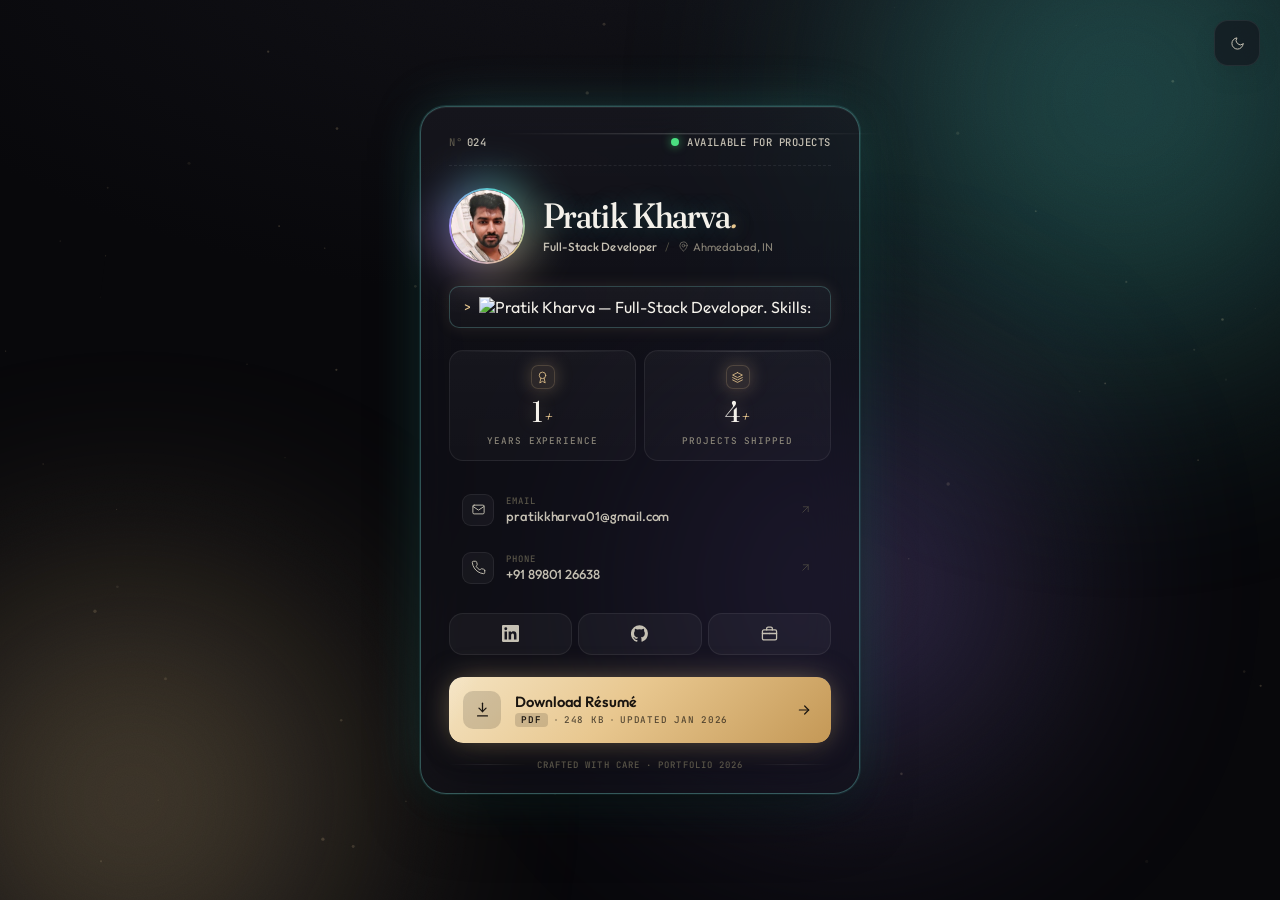
==== index.html @ c8703b8a "add search console, google analytics in portfolio..." ====
<!DOCTYPE html>
<html lang="en" data-theme="dark">
<head>
  <meta charset="UTF-8">
  <meta name="viewport" content="width=device-width, initial-scale=1.0">
  <meta name="description" content="Pratik Kharva (GitHub: @pratik-kharva27) — React developer portfolio and web developer in Ahmedabad. Frontend developer from India building fast, responsive web apps with React.js, Node.js, MySQL, and MongoDB. Hire Pratik for freelance or full-time work.">
  <meta name="keywords" content="Pratik Kharva, Pratik Kharva27, pratik-kharva27, Pratik Kharva GitHub, Pratik Kharva github.io, Pratik, Kharva, Pratik K, Pratik Kharva Ahmedabad, Web developer in Ahmedabad, React developer portfolio, Frontend developer India, Full Stack Developer, React Developer, React.js Developer, Software Developer, Node.js Developer, MERN Stack Developer, MCA Developer, Setubridge Technolabs, Shopify Developer, Hire React Developer India">
  <meta name="author" content="Pratik Kharva">
  <meta name="color-scheme" content="dark light">
  <meta name="theme-color" content="#0b0b0e" media="(prefers-color-scheme: dark)">
  <meta name="theme-color" content="#f5f2ec" media="(prefers-color-scheme: light)">
  <meta name="robots" content="index, follow, max-snippet:-1, max-image-preview:large, max-video-preview:-1">
  <meta name="googlebot" content="index, follow">
  <meta name="bingbot" content="index, follow">
  <meta name="geo.region" content="IN-GJ">
  <meta name="geo.placename" content="Ahmedabad">
  <meta name="geo.position" content="23.0225;72.5714">
  <meta name="ICBM" content="23.0225, 72.5714">
  
  <!-- Verification — replace content values after registering in each console -->
  <meta name="google-site-verification" content="y20sjo2kuW8iALQxcRDUWk8b2g0BBBvwF1k6-FUGb1s" />
  <meta name="msvalidate.01" content="REPLACE_WITH_BING_WEBMASTER_TOKEN">
  <meta name="yandex-verification" content="REPLACE_WITH_YANDEX_TOKEN">

  <title>Pratik Kharva — React Developer Portfolio | Web Developer in Ahmedabad, India</title>
  <link rel="canonical" href="https://pratikkharva.github.io/">
  <link rel="alternate" hreflang="en" href="https://pratikkharva.github.io/">
  <link rel="alternate" hreflang="x-default" href="https://pratikkharva.github.io/">

  <!-- Open Graph / Twitter -->
  <meta property="og:type" content="profile">
  <meta property="profile:first_name" content="Pratik">
  <meta property="profile:last_name" content="Kharva">
  <meta property="profile:username" content="pratik-kharva27">
  <meta property="og:locale" content="en_IN">
  <meta property="og:site_name" content="Pratik Kharva — Portfolio">
  <meta property="og:url" content="https://pratikkharva.github.io/">
  <meta property="og:title" content="Pratik Kharva — React Developer Portfolio | Web Developer in Ahmedabad">
  <meta property="og:description" content="React developer portfolio of Pratik Kharva — a frontend developer from India and web developer in Ahmedabad building responsive web apps with React.js, Node.js, MySQL, and MongoDB.">
  <meta property="og:image" content="https://pratikkharva.github.io/pratik.jpeg">
  <meta property="og:image:alt" content="Pratik Kharva — React Developer Portfolio, Web Developer in Ahmedabad">
  <meta property="og:image:width" content="1200">
  <meta property="og:image:height" content="630">
  <meta name="twitter:card" content="summary_large_image">
  <meta name="twitter:title" content="Pratik Kharva — React Developer Portfolio | Ahmedabad">
  <meta name="twitter:description" content="Frontend developer in India &amp; web developer in Ahmedabad. React.js, Node.js, MySQL, MongoDB.">
  <meta name="twitter:image" content="https://pratikkharva.github.io/pratik.jpeg">
  <meta name="twitter:image:alt" content="Pratik Kharva — React Developer Portfolio, Web Developer in Ahmedabad">

  <link rel="icon" type="image/svg+xml" href="data:image/svg+xml,%3Csvg xmlns='http://www.w3.org/2000/svg' viewBox='0 0 64 64'%3E%3Cdefs%3E%3ClinearGradient id='g' x1='0' y1='0' x2='1' y2='1'%3E%3Cstop offset='0%25' stop-color='%2300f0ff'/%3E%3Cstop offset='100%25' stop-color='%23ffb400'/%3E%3C/linearGradient%3E%3C/defs%3E%3Crect x='2' y='2' width='60' height='60' rx='14' fill='%230b0b0e' stroke='url(%23g)' stroke-width='2.5'/%3E%3Ctext x='32' y='44' text-anchor='middle' font-family='Syne,sans-serif' font-size='30' font-weight='800' letter-spacing='-2' fill='url(%23g)'%3EPK%3C/text%3E%3C/svg%3E">
  <link rel="apple-touch-icon" href="pratik.jpeg">

  <!-- Resource hints -->
  <link rel="preload" as="image" href="pratik.jpeg" fetchpriority="high">
  <link rel="dns-prefetch" href="https://readme-typing-svg.demolab.com">
  <link rel="preconnect" href="https://fonts.googleapis.com">
  <link rel="preconnect" href="https://fonts.gstatic.com" crossorigin>

  <link rel="stylesheet" href="style.css">
  <link href="https://fonts.googleapis.com/css2?family=Fraunces:ital,opsz,wght@0,9..144,300..700;1,9..144,300..700&family=Outfit:wght@300..700&family=JetBrains+Mono:wght@400..600&display=swap" rel="stylesheet">

  <!-- Structured data (schema.org JSON-LD) -->
  <script type="application/ld+json">
  {
    "@context": "https://schema.org",
    "@graph": [
      {
        "@type": "Person",
        "@id": "https://pratikkharva.github.io/#pratik",
        "name": "Pratik Kharva",
        "givenName": "Pratik",
        "familyName": "Kharva",
        "alternateName": ["Pratik", "Kharva", "Pratik K.", "Pratik Kharva27", "pratik-kharva27", "@pratik-kharva27"],
        "url": "https://pratikkharva.github.io/",
        "image": "https://pratikkharva.github.io/pratik.jpeg",
        "jobTitle": "React Developer &amp; Full-Stack Developer",
        "description": "React developer portfolio by Pratik Kharva — a web developer in Ahmedabad and frontend developer from India, specializing in React.js, Node.js, Express, MySQL, and MongoDB.",
        "email": "mailto:pratikkharva01@gmail.com",
        "telephone": "+91-8980126638",
        "gender": "Male",
        "nationality": "Indian",
        "address": {
          "@type": "PostalAddress",
          "addressLocality": "Ahmedabad",
          "addressRegion": "Gujarat",
          "addressCountry": "IN"
        },
        "worksFor": {
          "@type": "Organization",
          "name": "Setubridge Technolabs",
          "url": "https://www.setubridge.com/"
        },
        "alumniOf": [
          {
            "@type": "CollegeOrUniversity",
            "name": "Dharmsinh Desai University",
            "sameAs": "https://en.wikipedia.org/wiki/Dharmsinh_Desai_University"
          },
          {
            "@type": "CollegeOrUniversity",
            "name": "Sardar Patel University",
            "sameAs": "https://en.wikipedia.org/wiki/Sardar_Patel_University"
          }
        ],
        "knowsAbout": [
          "React.js", "Node.js", "Express.js", "JavaScript", "TypeScript",
          "MySQL", "MongoDB", "GraphQL", "REST APIs", "Python",
          "Full Stack Development", "Frontend Development", "Web Development",
          "Shopify App Development", "Chrome Extension Development",
          "React Developer Portfolio", "Web Developer in Ahmedabad",
          "Frontend Developer India"
        ],
        "hasOccupation": {
          "@type": "Occupation",
          "name": "Full-Stack Developer",
          "occupationLocation": {
            "@type": "City",
            "name": "Ahmedabad"
          },
          "skills": "React.js, Node.js, Express.js, JavaScript, MySQL, MongoDB, GraphQL, REST APIs, Python"
        },
        "sameAs": [
          "https://github.com/pratik-kharva27",
          "https://linkedin.com/in/pratik-kharva-277143243"
        ]
      },
      {
        "@type": "WebSite",
        "@id": "https://pratikkharva.github.io/#website",
        "url": "https://pratikkharva.github.io/",
        "name": "Pratik Kharva — Portfolio",
        "description": "Personal portfolio of Pratik Kharva, Full-Stack Developer from Ahmedabad, India.",
        "inLanguage": "en",
        "publisher": { "@id": "https://pratikkharva.github.io/#pratik" }
      },
      {
        "@type": "ProfilePage",
        "@id": "https://pratikkharva.github.io/#profilepage",
        "url": "https://pratikkharva.github.io/",
        "name": "Pratik Kharva — Full-Stack Developer",
        "about": { "@id": "https://pratikkharva.github.io/#pratik" },
        "mainEntity": { "@id": "https://pratikkharva.github.io/#pratik" },
        "isPartOf": { "@id": "https://pratikkharva.github.io/#website" }
      }
    ]
  }
  </script>
</head>
<body class="neon-mode">

  <!-- Background layers -->
  <canvas id="particles" aria-hidden="true"></canvas>
  <div class="grain" aria-hidden="true"></div>
  <div class="tech-cloud" id="techCloud" aria-hidden="true"></div>
  <div class="orb orb--iris"></div>
  <div class="orb orb--ember"></div>
  <div class="orb orb--nebula"></div>

  <!-- Floating control dock -->
  <div class="dock" role="toolbar" aria-label="View controls">
    <button class="dock__btn" id="themeToggle" aria-label="Toggle color theme" title="Toggle theme">
      <svg class="dock__icon dock__icon--moon" viewBox="0 0 24 24" fill="none" stroke="currentColor" stroke-width="1.6" stroke-linecap="round" stroke-linejoin="round">
        <path d="M21 12.8A9 9 0 1 1 11.2 3a7 7 0 0 0 9.8 9.8Z"/>
      </svg>
      <svg class="dock__icon dock__icon--sun" viewBox="0 0 24 24" fill="none" stroke="currentColor" stroke-width="1.6" stroke-linecap="round" stroke-linejoin="round">
        <circle cx="12" cy="12" r="4"/>
        <path d="M12 2v2M12 20v2M4.93 4.93l1.41 1.41M17.66 17.66l1.41 1.41M2 12h2M20 12h2M4.93 19.07l1.41-1.41M17.66 6.34l1.41-1.41"/>
      </svg>
    </button>
  </div>

  <!-- Main 3D Card -->
  <main class="scene">
    <div class="card-wrapper" id="cardWrapper">
      <article class="card" id="card" aria-labelledby="cardName">

        <!-- Corner registration marks -->
        <span class="card__corner card__corner--tl" aria-hidden="true"></span>
        <span class="card__corner card__corner--tr" aria-hidden="true"></span>
        <span class="card__corner card__corner--bl" aria-hidden="true"></span>
        <span class="card__corner card__corner--br" aria-hidden="true"></span>

        <!-- Specular highlight -->
        <div class="card__highlight" id="cardHighlight"></div>

        <!-- Edge lines -->
        <div class="card__edge card__edge--top"></div>
        <div class="card__edge card__edge--right"></div>
        <div class="card__edge card__edge--bottom"></div>
        <div class="card__edge card__edge--left"></div>

        <!-- Kicker row: index + availability -->
        <div class="card__kicker-row" style="--delay: 0.25s">
          <span class="card__index">
            <span class="card__index-num">N°</span>
            <span class="card__index-val">024</span>
          </span>
          <span class="card__avail">
            <span class="card__avail-pulse" aria-hidden="true">
              <span class="card__avail-ring"></span>
              <span class="card__avail-dot"></span>
            </span>
            <span class="card__avail-text">Available for projects</span>
          </span>
        </div>

        <!-- Profile -->
        <header class="card__header" style="--delay: 0.35s">
          <div class="card__avatar-wrap">
            <div class="card__avatar-ring">
              <div class="card__avatar">
                <!-- src="https://api.dicebear.com/9.x/notionists/svg?seed=Sparrow&backgroundColor=c0aede" -->
                <img
                  src="pratik.jpeg"
                  alt="Pratik Kharva — Full-Stack Developer from Ahmedabad"
                  width="96"
                  height="96"
                  loading="eager"
                  fetchpriority="high"
                  decoding="async"
                />
              </div>
            </div>
          </div>
          <div class="card__intro">
            <h1 class="card__name" id="cardName">
              Pratik Kharva<span class="card__name-mark" aria-hidden="true">.</span>
            </h1>
            <p class="card__role">
              <span class="card__role-main">Full-Stack Developer</span>
              <span class="card__role-sep" aria-hidden="true">/</span>
              <span class="card__role-sub">
                <svg viewBox="0 0 24 24" width="11" height="11" fill="none" stroke="currentColor" stroke-width="1.8" stroke-linecap="round" stroke-linejoin="round" aria-hidden="true">
                  <path d="M20 10c0 6-8 12-8 12s-8-6-8-12a8 8 0 1 1 16 0Z"/>
                  <circle cx="12" cy="10" r="3"/>
                </svg>
                Ahmedabad, IN
              </span>
            </p>
          </div>
        </header>

        <!-- Typing tagline -->
        <div class="card__tagline" style="--delay: 0.42s">
          <span class="card__tagline-cursor" aria-hidden="true">&gt;</span>
          <!-- MongoDB+%E2%80%A2+PostgreSQL+%E2%80%A2+Docker+%E2%80%A2+AWS" -->
          <img
            class="card__tagline-svg"
            src="https://readme-typing-svg.demolab.com/?font=JetBrains+Mono&weight=500&size=12&duration=3200&pause=900&color=E8C78F&background=00000000&vCenter=true&width=340&height=20&lines=Full-Stack+Developer+%E2%80%A2+Pratik Kharva;Crafting+scalable%2C+high-performance+apps;JavaScript+%E2%80%A2+React.js+%E2%80%A2+Node.js+%E2%80%A2+Express";
            alt="Pratik Kharva — Full-Stack Developer. Skills: JavaScript, React.js, Node.js, Express."
            width="340"
            height="20"
            loading="lazy"
            decoding="async"
          />
        </div>

        <!-- Metrics -->
        <div class="card__metrics" style="--delay: 0.5s">
          <div class="metric">
            <span class="metric__icon" aria-hidden="true">
              <svg viewBox="0 0 24 24" fill="none" stroke="currentColor" stroke-width="1.5" stroke-linecap="round" stroke-linejoin="round">
                <circle cx="12" cy="8" r="6"/>
                <path d="M9 13.6 7 22l5-3 5 3-2-8.4"/>
              </svg>
            </span>
            <div class="metric__value">
              <span class="metric__num" data-target="1">0</span><span class="metric__plus">+</span>
            </div>
            <!-- <div class="metric__label">Years<br>Experience</div> -->
            <div class="metric__label">Years Experience</div>
          </div>
          <div class="metric">
            <span class="metric__icon" aria-hidden="true">
              <svg viewBox="0 0 24 24" fill="none" stroke="currentColor" stroke-width="1.5" stroke-linecap="round" stroke-linejoin="round">
                <path d="m12 3 9 4.5-9 4.5-9-4.5L12 3Z"/>
                <path d="m3 12 9 4.5L21 12"/>
                <path d="m3 16.5 9 4.5 9-4.5"/>
              </svg>
            </span>
            <div class="metric__value">
              <span class="metric__num" data-target="5">0</span><span class="metric__plus">+</span>
            </div>
            <!-- <div class="metric__label">Projects<br>Shipped</div> -->
            <div class="metric__label">Projects Shipped</div>
          </div>
          <!-- <div class="metric">
            <span class="metric__icon" aria-hidden="true">
              <svg viewBox="0 0 24 24" fill="none" stroke="currentColor" stroke-width="1.5" stroke-linecap="round" stroke-linejoin="round">
                <path d="M16 21v-2a4 4 0 0 0-4-4H6a4 4 0 0 0-4 4v2"/>
                <circle cx="9" cy="7" r="4"/>
                <path d="M22 21v-2a4 4 0 0 0-3-3.87"/>
                <path d="M16 3.13a4 4 0 0 1 0 7.75"/>
              </svg>
            </span>
            <div class="metric__value">
              <span class="metric__num" data-target="12">0</span><span class="metric__plus">+</span>
            </div>
            <div class="metric__label">Happy<br>Clients</div>
          </div> -->
        </div>

        <!-- Contact -->
        <div class="card__contact" style="--delay: 0.65s">
          <a href="mailto:pratikkharva01@gmail.com" class="contact-row" aria-label="Email pratikkharva01@gmail.com">
            <span class="contact-row__icon">
              <svg viewBox="0 0 24 24" fill="none" stroke="currentColor" stroke-width="1.5" stroke-linecap="round" stroke-linejoin="round">
                <rect x="3" y="5" width="18" height="14" rx="2"/>
                <path d="m3 7 9 6 9-6"/>
              </svg>
            </span>
            <span class="contact-row__body">
              <span class="contact-row__label">Email</span>
              <span class="contact-row__value">pratikkharva01@gmail.com</span>
            </span>
            <span class="contact-row__arrow" aria-hidden="true">
              <svg viewBox="0 0 24 24" fill="none" stroke="currentColor" stroke-width="1.5" stroke-linecap="round" stroke-linejoin="round">
                <path d="M7 17 17 7"/><path d="M8 7h9v9"/>
              </svg>
            </span>
          </a>
          <a href="tel:+918980126638" class="contact-row" aria-label="Call +91 89801 26638">
            <span class="contact-row__icon">
              <svg viewBox="0 0 24 24" fill="none" stroke="currentColor" stroke-width="1.5" stroke-linecap="round" stroke-linejoin="round">
                <path d="M22 16.9v3a2 2 0 0 1-2.2 2 19.8 19.8 0 0 1-8.6-3.1 19.5 19.5 0 0 1-6-6A19.8 19.8 0 0 1 2.1 4.2 2 2 0 0 1 4.1 2h3a2 2 0 0 1 2 1.7c.1 1 .4 1.9.7 2.8a2 2 0 0 1-.5 2.1L8.1 9.9a16 16 0 0 0 6 6l1.3-1.3a2 2 0 0 1 2.1-.5c.9.3 1.8.6 2.8.7a2 2 0 0 1 1.7 2Z"/>
              </svg>
            </span>
            <span class="contact-row__body">
              <span class="contact-row__label">Phone</span>
              <span class="contact-row__value">+91 89801 26638</span>
            </span>
            <span class="contact-row__arrow" aria-hidden="true">
              <svg viewBox="0 0 24 24" fill="none" stroke="currentColor" stroke-width="1.5" stroke-linecap="round" stroke-linejoin="round">
                <path d="M7 17 17 7"/><path d="M8 7h9v9"/>
              </svg>
            </span>
          </a>
        </div>

        <!-- Socials -->
        <div class="card__socials" style="--delay: 0.78s">
          <a href="https://linkedin.com/in/pratik-kharva-277143243" target="_blank" rel="noopener" class="social" aria-label="LinkedIn — Pratik Kharva" data-tooltip="LinkedIn" data-brand="linkedin">
            <svg viewBox="0 0 24 24" fill="currentColor" aria-hidden="true"><path d="M20.45 20.45h-3.55v-5.57c0-1.33-.03-3.04-1.85-3.04-1.86 0-2.14 1.45-2.14 2.94v5.67H9.35V9h3.42v1.56h.04c.48-.9 1.64-1.85 3.37-1.85 3.6 0 4.27 2.37 4.27 5.46v6.28ZM5.34 7.43a2.06 2.06 0 1 1 0-4.13 2.06 2.06 0 0 1 0 4.13Zm1.78 13.02H3.56V9h3.56v11.45ZM22.22 0H1.77C.79 0 0 .77 0 1.73v20.54C0 23.23.79 24 1.77 24h20.45c.98 0 1.78-.77 1.78-1.73V1.73C24 .77 23.2 0 22.22 0Z"/></svg>
          </a>
          <a href="https://github.com/pratik-kharva27" target="_blank" rel="noopener" class="social" aria-label="GitHub — Pratik Kharva (@pratik-kharva27)" data-tooltip="@pratik-kharva27" data-brand="github">
            <svg viewBox="0 0 24 24" fill="currentColor" aria-hidden="true"><path d="M12 .3a12 12 0 0 0-3.8 23.4c.6.1.8-.3.8-.6v-2c-3.3.7-4-1.6-4-1.6-.6-1.4-1.4-1.8-1.4-1.8-1.1-.7.1-.7.1-.7 1.2.1 1.8 1.2 1.8 1.2 1.1 1.8 2.8 1.3 3.5 1 .1-.8.4-1.3.8-1.6-2.7-.3-5.5-1.3-5.5-5.9 0-1.3.5-2.4 1.2-3.2-.1-.3-.5-1.5.1-3.2 0 0 1-.3 3.3 1.2a11.5 11.5 0 0 1 6 0c2.3-1.5 3.3-1.2 3.3-1.2.7 1.7.2 2.9.1 3.2a4.6 4.6 0 0 1 1.2 3.2c0 4.6-2.8 5.6-5.5 5.9.4.4.8 1.1.8 2.2v3.3c0 .3.2.7.8.6A12 12 0 0 0 12 .3Z"/></svg>
          </a>
          <!-- <a href="https://instagram.com/sparrow" target="_blank" rel="noopener" class="social" aria-label="Instagram" data-tooltip="Instagram" data-brand="instagram">
            <svg viewBox="0 0 24 24" fill="currentColor" aria-hidden="true"><path d="M12 2.16c3.2 0 3.58.01 4.85.07 3.25.15 4.77 1.69 4.92 4.92.06 1.27.07 1.64.07 4.85 0 3.2-.01 3.58-.07 4.85-.15 3.22-1.66 4.77-4.92 4.92-1.27.06-1.64.07-4.85.07-3.2 0-3.58-.01-4.85-.07-3.26-.15-4.77-1.7-4.92-4.92-.06-1.27-.07-1.64-.07-4.85 0-3.2.01-3.58.07-4.85.15-3.23 1.66-4.77 4.92-4.92 1.27-.06 1.64-.07 4.85-.07ZM12 0C8.74 0 8.33.01 7.05.07 2.7.27.27 2.69.07 7.05.01 8.33 0 8.74 0 12c0 3.26.01 3.67.07 4.95.2 4.36 2.62 6.78 6.98 6.98C8.33 23.99 8.74 24 12 24c3.26 0 3.67-.01 4.95-.07 4.35-.2 6.78-2.62 6.98-6.98.06-1.28.07-1.69.07-4.95 0-3.26-.01-3.67-.07-4.95-.2-4.35-2.62-6.78-6.98-6.98C15.67.01 15.26 0 12 0Zm0 5.84a6.16 6.16 0 1 0 0 12.32 6.16 6.16 0 0 0 0-12.32ZM12 16a4 4 0 1 1 0-8 4 4 0 0 1 0 8Zm6.4-11.85a1.44 1.44 0 1 0 0 2.88 1.44 1.44 0 0 0 0-2.88Z"/></svg>
          </a> -->
          <a href="./website.html" rel="noopener" target="_blank" class="social" aria-label="View full portfolio — Pratik Kharva" data-tooltip="Full Portfolio" data-brand="portfolio">
            <svg viewBox="0 0 24 24" fill="none" stroke="currentColor" stroke-width="1.8" stroke-linecap="round" stroke-linejoin="round" aria-hidden="true"><rect x="2" y="7" width="20" height="14" rx="2"/><path d="M16 7V5a2 2 0 0 0-2-2h-4a2 2 0 0 0-2 2v2"/><path d="M12 12v.01"/><path d="M2 12h20"/></svg>
          </a>
        </div>

        <!-- CTA: Download Résumé -->
        <div class="card__cta-wrap" style="--delay: 0.9s">
          <a href="PRATIK_KHARVA_.pdf" download="PRATIK_KHARVA_.pdf" class="cta" target="_blank">
            <span class="cta__bg" aria-hidden="true"></span>
            <span class="cta__shine" aria-hidden="true"></span>
            <span class="cta__icon" aria-hidden="true">
              <svg viewBox="0 0 24 24" fill="none" stroke="currentColor" stroke-width="1.8" stroke-linecap="round" stroke-linejoin="round">
                <path d="M12 3v12"/>
                <path d="m7 10 5 5 5-5"/>
                <path d="M5 21h14"/>
              </svg>
            </span>
            <span class="cta__body">
              <span class="cta__title">Download Résumé</span>
              <span class="cta__meta">
                <span class="cta__tag">PDF</span>
                <span class="cta__dot" aria-hidden="true"></span>
                <span>248 KB</span>
                <span class="cta__dot" aria-hidden="true"></span>
                <span>Updated Jan 2026</span>
              </span>
            </span>
            <span class="cta__arrow" aria-hidden="true">
              <svg viewBox="0 0 24 24" fill="none" stroke="currentColor" stroke-width="1.8" stroke-linecap="round" stroke-linejoin="round">
                <path d="M5 12h14"/><path d="m13 6 6 6-6 6"/>
              </svg>
            </span>
          </a>
        </div>

        <!-- Signature footer -->
        <div class="card__sig" style="--delay: 1s">
          <span class="card__sig-line" aria-hidden="true"></span>
          <span class="card__sig-text">Crafted with care · Portfolio 2026</span>
          <span class="card__sig-line" aria-hidden="true"></span>
        </div>

      </article>
    </div>
  </main>

  <script src="script.js"></script>
  <!-- Google tag (gtag.js) -->
<script async src="https://www.googletagmanager.com/gtag/js?id=G-EHNPRM5SDY"></script>
<script>
  window.dataLayer = window.dataLayer || [];
  function gtag(){dataLayer.push(arguments);}
  gtag('js', new Date());

  gtag('config', 'G-EHNPRM5SDY');
</script>
</body>
</html>
---- style.css ----
/* =============================================
   SPARROW — PORTFOLIO CARD
   Editorial dark glass · iridescent accents
   ============================================= */

:root {
  /* Surfaces */
  --bg-0: #08080b;
  --bg-1: #0c0c11;
  --bg-2: #13131a;
  --surface: rgba(18, 18, 26, 0.62);
  --surface-2: rgba(255, 255, 255, 0.025);
  --surface-3: rgba(255, 255, 255, 0.04);

  /* Strokes */
  --stroke: rgba(255, 255, 255, 0.07);
  --stroke-2: rgba(255, 255, 255, 0.12);
  --stroke-3: rgba(255, 255, 255, 0.18);

  /* Text */
  --ink: #f4f1ea;
  --ink-2: #c5c0b3;
  --ink-3: #8a8578;
  --ink-4: #5a5649;

  /* Accents — warm premium palette */
  --accent: #e8c78f;        /* brass / champagne */
  --accent-soft: #f4e3c1;
  --accent-ink: #1a1510;

  /* Iridescence (glow mode + highlights) */
  --iris-a: #4fd1c7;
  --iris-b: #a78bfa;
  --iris-c: #f0abcc;

  /* Sizing */
  --card-w: 440px;
  --card-radius: 26px;
  --radius-sm: 14px;
  --radius-xs: 10px;

  /* Type */
  --font-display: 'Fraunces', 'Times New Roman', serif;
  --font-body: 'Outfit', system-ui, sans-serif;
  --font-mono: 'JetBrains Mono', ui-monospace, monospace;

  /* Shadow */
  --shadow-card:
    0 30px 70px -25px rgba(0, 0, 0, 0.75),
    0 10px 30px -15px rgba(0, 0, 0, 0.55);

  color-scheme: dark;
}

/* Light theme — warm paper */
[data-theme="light"] {
  --bg-0: #f2efe8;
  --bg-1: #ede9de;
  --bg-2: #e4dfd0;
  --surface: rgba(255, 253, 247, 0.72);
  --surface-2: rgba(0, 0, 0, 0.025);
  --surface-3: rgba(0, 0, 0, 0.04);

  --stroke: rgba(20, 15, 5, 0.07);
  --stroke-2: rgba(20, 15, 5, 0.12);
  --stroke-3: rgba(20, 15, 5, 0.22);

  --ink: #1a1612;
  --ink-2: #4b4538;
  --ink-3: #77715f;
  --ink-4: #a8a28d;

  --accent: #8a6a2a;
  --accent-soft: #b89660;
  --accent-ink: #ffffff;

  --shadow-card:
    0 25px 60px -25px rgba(60, 40, 10, 0.35),
    0 8px 20px -12px rgba(60, 40, 10, 0.2);
  color-scheme: light;
}

[data-theme="light"] .orb { opacity: 0.22; }
[data-theme="light"] #particles { opacity: 0.35; }
[data-theme="light"] .grain { opacity: 0.35; mix-blend-mode: multiply; }

/* ── Reset ── */
*, *::before, *::after { margin: 0; padding: 0; box-sizing: border-box; }
html { font-size: 16px; -webkit-font-smoothing: antialiased; -moz-osx-font-smoothing: grayscale; }
a { color: inherit; text-decoration: none; }
button { font: inherit; background: none; border: 0; color: inherit; cursor: pointer; }
a, button { -webkit-tap-highlight-color: transparent; touch-action: manipulation; }
img, svg { display: block; }

body {
  font-family: var(--font-body);
  font-feature-settings: "ss01", "cv11";
  background: radial-gradient(ellipse 120% 80% at 50% -10%, var(--bg-2), var(--bg-0) 55%);
  color: var(--ink);
  min-height: 100vh;
  display: flex;
  align-items: center;
  justify-content: center;
  overflow-x: hidden;
  padding: 24px;
  transition: background 0.6s ease, color 0.6s ease;
}

/* ── Background atmosphere ── */
#particles {
  position: fixed;
  inset: 0;
  z-index: 0;
  pointer-events: none;
  opacity: 0.55;
}

.grain {
  position: fixed;
  inset: -50%;
  z-index: 1;
  pointer-events: none;
  opacity: 0.14;
  mix-blend-mode: overlay;
  background-image: url("data:image/svg+xml;utf8,<svg xmlns='http://www.w3.org/2000/svg' width='160' height='160'><filter id='n'><feTurbulence type='fractalNoise' baseFrequency='0.9' numOctaves='2' stitchTiles='stitch'/><feColorMatrix values='0 0 0 0 0  0 0 0 0 0  0 0 0 0 0  0 0 0 0.7 0'/></filter><rect width='100%25' height='100%25' filter='url(%23n)'/></svg>");
  animation: grainShift 9s steps(6) infinite;
}
@keyframes grainShift {
  0%   { transform: translate(0, 0); }
  20%  { transform: translate(-2%, 1%); }
  40%  { transform: translate(1%, -2%); }
  60%  { transform: translate(-1%, -1%); }
  80%  { transform: translate(2%, 2%); }
  100% { transform: translate(0, 0); }
}

.orb {
  position: fixed;
  border-radius: 50%;
  filter: blur(130px);
  pointer-events: none;
  z-index: 0;
  opacity: 0.32;
}
.orb--iris   { width: 520px; height: 520px; background: var(--iris-a);   top: -18%;  right: -8%;  animation: orbDrift1 22s ease-in-out infinite; }
.orb--ember  { width: 420px; height: 420px; background: var(--accent);   bottom: -12%; left: -6%; animation: orbDrift2 26s ease-in-out infinite; }
.orb--nebula { width: 360px; height: 360px; background: var(--iris-b);   top: 45%;  left: 52%;  animation: orbDrift3 19s ease-in-out infinite; }

@keyframes orbDrift1 { 0%,100%{transform:translate(0,0)} 50%{transform:translate(-60px,40px)} }
@keyframes orbDrift2 { 0%,100%{transform:translate(0,0)} 50%{transform:translate(50px,-30px)} }
@keyframes orbDrift3 { 0%,100%{transform:translate(-50%,0)} 50%{transform:translate(-50%,-45px)} }

/* ── Tech cloud (background) ── */
.tech-cloud {
  position: fixed;
  inset: 0;
  z-index: 0;
  pointer-events: none;
  overflow: hidden;
}

.tech-tag {
  position: absolute;
  font-family: var(--font-mono);
  font-weight: 500;
  font-size: 0.72rem;
  letter-spacing: 0.02em;
  white-space: nowrap;
  pointer-events: none;
  border-radius: 999px;
  padding: 4px 11px;
  border: 1px solid rgba(255, 255, 255, 0.04);
  background: rgba(255, 255, 255, 0.015);
  animation: var(--anim) var(--duration) linear infinite;
  animation-delay: var(--delay);
  opacity: 0;
  color: var(--ink-3);
}

.tech-tag--lang { color: color-mix(in oklab, var(--iris-a) 80%, var(--ink-2)); }
.tech-tag--db   { color: color-mix(in oklab, var(--iris-c) 80%, var(--ink-2)); }
.tech-tag--tool { color: color-mix(in oklab, var(--accent) 85%, var(--ink-2)); }

[data-theme="light"] .tech-tag { background: rgba(0,0,0,0.02); border-color: rgba(0,0,0,0.06); }

.neon-mode .tech-tag { border-color: var(--stroke-2); }
[data-theme="light"] .neon-mode .tech-tag { border-color: rgba(0,0,0,0.1); }
.neon-mode .tech-tag--lang { text-shadow: 0 0 22px color-mix(in oklab, var(--iris-a) 60%, transparent); }
.neon-mode .tech-tag--db   { text-shadow: 0 0 22px color-mix(in oklab, var(--iris-c) 60%, transparent); }
.neon-mode .tech-tag--tool { text-shadow: 0 0 22px color-mix(in oklab, var(--accent) 60%, transparent); }

/* Drift keyframes */
@keyframes techFloatRL { 0%{transform:translate(0,0) rotate(var(--rot-start));opacity:0} 6%{opacity:var(--opacity)} 92%{opacity:var(--opacity)} 100%{transform:translate(calc(-100vw - 200px), var(--drift-y)) rotate(var(--rot-end));opacity:0} }
@keyframes techFloatLR { 0%{transform:translate(0,0) rotate(var(--rot-start));opacity:0} 6%{opacity:var(--opacity)} 92%{opacity:var(--opacity)} 100%{transform:translate(calc(100vw + 200px), var(--drift-y)) rotate(var(--rot-end));opacity:0} }
@keyframes techFloatTB { 0%{transform:translate(0,0) rotate(var(--rot-start));opacity:0} 6%{opacity:var(--opacity)} 92%{opacity:var(--opacity)} 100%{transform:translate(var(--drift-x), calc(100vh + 100px)) rotate(var(--rot-end));opacity:0} }
@keyframes techFloatBT { 0%{transform:translate(0,0) rotate(var(--rot-start));opacity:0} 6%{opacity:var(--opacity)} 92%{opacity:var(--opacity)} 100%{transform:translate(var(--drift-x), calc(-100vh - 100px)) rotate(var(--rot-end));opacity:0} }
@keyframes techFloatDiagDR { 0%{transform:translate(0,0) rotate(var(--rot-start));opacity:0} 6%{opacity:var(--opacity)} 92%{opacity:var(--opacity)} 100%{transform:translate(calc(80vw + 100px), calc(80vh + 100px)) rotate(var(--rot-end));opacity:0} }
@keyframes techFloatDiagUL { 0%{transform:translate(0,0) rotate(var(--rot-start));opacity:0} 6%{opacity:var(--opacity)} 92%{opacity:var(--opacity)} 100%{transform:translate(calc(-80vw - 100px), calc(-80vh - 100px)) rotate(var(--rot-end));opacity:0} }
@keyframes techFloatDiagUR { 0%{transform:translate(0,0) rotate(var(--rot-start));opacity:0} 6%{opacity:var(--opacity)} 92%{opacity:var(--opacity)} 100%{transform:translate(calc(80vw + 100px), calc(-80vh - 100px)) rotate(var(--rot-end));opacity:0} }
@keyframes techFloatDiagDL { 0%{transform:translate(0,0) rotate(var(--rot-start));opacity:0} 6%{opacity:var(--opacity)} 92%{opacity:var(--opacity)} 100%{transform:translate(calc(-80vw - 100px), calc(80vh + 100px)) rotate(var(--rot-end));opacity:0} }

/* ══════════════════════════════════════
   SCENE + CARD
   ══════════════════════════════════════ */
.scene {
  perspective: 1400px;
  z-index: 10;
  position: relative;
}
@media (max-width: 600px) { .scene { perspective: 900px; } }
@media (max-width: 480px) { .scene { perspective: 700px; } }

.card-wrapper {
  position: relative;
  transform-style: preserve-3d;
  will-change: transform;
  transition: transform 0.6s cubic-bezier(0.16, 1, 0.3, 1);
}

.card {
  position: relative;
  width: var(--card-w);
  max-width: 100%;
  padding: 26px 28px 22px;
  border-radius: var(--card-radius);
  background:
    linear-gradient(180deg, rgba(255,255,255,0.025), rgba(255,255,255,0) 40%),
    var(--surface);
  backdrop-filter: blur(28px) saturate(1.5);
  -webkit-backdrop-filter: blur(28px) saturate(1.5);
  border: 1px solid var(--stroke);
  box-shadow: var(--shadow-card),
              inset 0 1px 0 rgba(255, 255, 255, 0.06),
              inset 0 0 0 1px rgba(255, 255, 255, 0.015);
  transition: box-shadow 0.35s ease, border-color 0.35s ease;
  will-change: box-shadow, transform;
}

[data-theme="light"] .card {
  background:
    linear-gradient(180deg, rgba(255,255,255,0.8), rgba(255,255,255,0.4) 60%),
    var(--surface);
  box-shadow: var(--shadow-card),
              inset 0 1px 0 rgba(255, 255, 255, 0.9),
              inset 0 0 0 1px rgba(255, 255, 255, 0.4);
}

/* Corner registration marks */
.card__corner {
  position: absolute;
  width: 14px;
  height: 14px;
  pointer-events: none;
  z-index: 3;
  opacity: 0.55;
}
.card__corner::before, .card__corner::after {
  content: '';
  position: absolute;
  background: var(--stroke-3);
}
.card__corner::before { width: 100%; height: 1px; top: 0; }
.card__corner::after  { width: 1px; height: 100%; left: 0; top: 0; }
.card__corner--tl { top: 10px; left: 10px; }
.card__corner--tr { top: 10px; right: 10px; transform: scaleX(-1); }
.card__corner--bl { bottom: 10px; left: 10px; transform: scaleY(-1); }
.card__corner--br { bottom: 10px; right: 10px; transform: scale(-1, -1); }

/* Edge highlights */
.card__edge { position: absolute; pointer-events: none; z-index: 2; }
.card__edge--top    { top: 0;    left: 14%;  right: 14%; height: 1px; background: linear-gradient(90deg, transparent, var(--stroke-3), transparent); }
.card__edge--bottom { bottom: 0; left: 14%;  right: 14%; height: 1px; background: linear-gradient(90deg, transparent, var(--stroke), transparent); }
.card__edge--left   { left: 0;   top: 14%;   bottom: 14%; width: 1px; background: linear-gradient(180deg, transparent, var(--stroke-2), transparent); }
.card__edge--right  { right: 0;  top: 14%;   bottom: 14%; width: 1px; background: linear-gradient(180deg, transparent, var(--stroke-2), transparent); }

/* Specular highlight (JS animated) */
.card__highlight {
  position: absolute;
  inset: 0;
  border-radius: var(--card-radius);
  background: radial-gradient(ellipse 300px 200px at 50% 0%, rgba(255,255,255,0.06), transparent);
  pointer-events: none;
  z-index: 1;
  mix-blend-mode: screen;
}
[data-theme="light"] .card__highlight { mix-blend-mode: normal; opacity: 0.6; }

.card > * {
  position: relative;
  z-index: 2;
}

/* Staggered entrance animation */
@keyframes cardFadeUp {
  from {
    opacity: 0;
    transform: translateY(18px);
  }
  to {
    opacity: 1;
    transform: translateY(0);
  }
}

.card > [style*="--delay"] {
  opacity: 0;
  animation: cardFadeUp 0.55s cubic-bezier(0.16, 1, 0.3, 1) forwards;
  animation-delay: var(--delay);
}

/* ══════════════════════════════════════
   KICKER ROW
   ══════════════════════════════════════ */
.card__kicker-row {
  display: flex;
  align-items: center;
  justify-content: space-between;
  margin-bottom: 22px;
  padding-bottom: 16px;
  border-bottom: 1px dashed var(--stroke);
}

.card__index {
  display: inline-flex;
  align-items: baseline;
  gap: 4px;
  font-family: var(--font-mono);
  font-size: 0.66rem;
  font-weight: 500;
  letter-spacing: 0.08em;
  color: var(--ink-3);
  text-transform: uppercase;
}
.card__index-num { color: var(--ink-4); }
.card__index-val { color: var(--ink-2); letter-spacing: 0.04em; }

.card__avail {
  display: inline-flex;
  align-items: center;
  gap: 8px;
  font-family: var(--font-mono);
  font-size: 0.66rem;
  font-weight: 500;
  letter-spacing: 0.05em;
  color: var(--ink-2);
  text-transform: uppercase;
}

.card__avail-pulse {
  position: relative;
  width: 8px;
  height: 8px;
  display: inline-block;
}
.card__avail-ring {
  position: absolute;
  inset: -3px;
  border-radius: 50%;
  border: 1px solid #4ade80;
  opacity: 0;
  animation: availRing 2.6s ease-out infinite;
}
.card__avail-dot {
  position: absolute;
  inset: 0;
  border-radius: 50%;
  background: #4ade80;
  box-shadow: 0 0 10px rgba(74, 222, 128, 0.7);
}
@keyframes availRing {
  0%   { transform: scale(0.7); opacity: 0.8; }
  100% { transform: scale(2.4); opacity: 0; }
}

/* ══════════════════════════════════════
   HEADER (avatar + intro)
   ══════════════════════════════════════ */
.card__header {
  display: grid;
  grid-template-columns: auto 1fr;
  align-items: center;
  gap: 18px;
  margin-bottom: 22px;
}

.card__avatar-wrap {
  position: relative;
  width: 76px;
  height: 76px;
  flex-shrink: 0;
}

.card__avatar-ring {
  position: relative;
  width: 100%;
  height: 100%;
  border-radius: 50%;
  padding: 2px;
  background:
    conic-gradient(from 140deg,
      var(--accent),
      var(--iris-b),
      var(--iris-a),
      var(--accent));
  transition: transform 0.4s cubic-bezier(0.16, 1, 0.3, 1);
}
.card__avatar-ring::before {
  content: '';
  position: absolute;
  inset: -8px;
  border-radius: 50%;
  background: inherit;
  filter: blur(18px);
  opacity: 0.35;
  z-index: -1;
  animation: ringGlow 12s linear infinite;
}
@keyframes ringGlow { to { transform: rotate(360deg); } }

.card__avatar-ring:hover { transform: scale(1.04); }

.card__avatar {
  width: 100%;
  height: 100%;
  border-radius: 50%;
  overflow: hidden;
  background: var(--bg-2);
  position: relative;
  box-shadow: inset 0 0 0 1px rgba(0, 0, 0, 0.4);
}
.card__avatar::after {
  content: '';
  position: absolute;
  inset: 0;
  border-radius: 50%;
  background: radial-gradient(ellipse 70% 40% at 50% 15%, rgba(255,255,255,0.22), transparent 60%);
  pointer-events: none;
}
.card__avatar img {
  width: 100%;
  height: 100%;
  object-fit: cover;
  display: block;
  transform: scale(1.02);
}

.card__intro { min-width: 0; }

.card__name {
  font-family: var(--font-display);
  font-weight: 500;
  font-size: clamp(1.85rem, 5vw, 2.2rem);
  line-height: 1;
  letter-spacing: -0.025em;
  font-variation-settings: "opsz" 96, "SOFT" 50;
  color: var(--ink);
  margin-bottom: 6px;
  display: flex;
  align-items: baseline;
}
.card__name-mark {
  color: var(--accent);
  font-style: italic;
  font-weight: 400;
}

.card__role {
  display: flex;
  align-items: center;
  gap: 8px;
  font-size: 0.74rem;
  color: var(--ink-2);
  flex-wrap: wrap;
}
.card__role-main {
  font-weight: 500;
  letter-spacing: 0.01em;
}
.card__role-sep {
  color: var(--ink-4);
  font-weight: 300;
}
.card__role-sub {
  display: inline-flex;
  align-items: center;
  gap: 4px;
  color: var(--ink-3);
  font-size: 0.7rem;
}
.card__role-sub svg { opacity: 0.8; }

/* ══════════════════════════════════════
   TYPING TAGLINE
   ══════════════════════════════════════ */
.card__tagline {
  display: flex;
  align-items: center;
  gap: 8px;
  margin-bottom: 22px;
  padding: 10px 14px;
  border-radius: var(--radius-xs);
  background: linear-gradient(180deg, var(--surface-3), var(--surface-2));
  border: 1px solid var(--stroke);
  overflow: hidden;
}

.card__tagline-cursor {
  font-family: var(--font-mono);
  font-size: 0.72rem;
  font-weight: 600;
  color: var(--accent);
  flex-shrink: 0;
  line-height: 1;
  animation: cursorPulse 1.6s ease-in-out infinite;
}
@keyframes cursorPulse {
  0%, 100% { opacity: 1; }
  50%      { opacity: 0.3; }
}

.card__tagline-svg {
  display: block;
  height: 20px;
  width: auto;
  max-width: 100%;
  flex-shrink: 1;
}

/* Light theme: darken SVG text to match --accent in light mode (#8a6a2a) */
[data-theme="light"] .card__tagline-svg {
  filter: brightness(0.45) sepia(1) hue-rotate(5deg) saturate(1.5);
}

/* Glow mode */
.neon-mode .card__tagline {
  border-color: color-mix(in oklab, var(--iris-a) 20%, var(--stroke));
  box-shadow: 0 0 16px color-mix(in oklab, var(--accent) 12%, transparent);
}

/* ══════════════════════════════════════
   METRICS
   ══════════════════════════════════════ */
.card__metrics {
  display: grid;
  /* grid-template-columns: repeat(3, 1fr); */
  grid-template-columns: repeat(2, 1fr);
  gap: 8px;
  margin-bottom: 22px;
}

.metric {
  position: relative;
  display: flex;
  flex-direction: column;
  /* align-items: flex-start; */
  align-items: center;
  gap: 8px;
  padding: 14px 14px 12px;
  border-radius: var(--radius-sm);
  background: linear-gradient(180deg, var(--surface-3), var(--surface-2));
  border: 1px solid var(--stroke);
  transition: border-color 0.3s ease, transform 0.3s ease, background 0.3s ease;
  overflow: hidden;
}

.metric::before {
  content: '';
  position: absolute;
  top: 0; left: 0; right: 0;
  height: 1px;
  background: linear-gradient(90deg, transparent, var(--stroke-2), transparent);
}

.metric:hover {
  border-color: var(--stroke-2);
  transform: translateY(-2px);
}

.metric__icon {
  display: inline-flex;
  align-items: center;
  justify-content: center;
  width: 24px;
  height: 24px;
  border-radius: 7px;
  color: var(--accent);
  background: color-mix(in oklab, var(--accent) 10%, transparent);
  border: 1px solid color-mix(in oklab, var(--accent) 18%, transparent);
}
.metric__icon svg { width: 13px; height: 13px; }

.metric__value {
  display: flex;
  align-items: baseline;
  gap: 1px;
  font-family: var(--font-display);
  line-height: 1;
}

.metric__num {
  font-size: 1.85rem;
  font-weight: 400;
  color: var(--ink);
  letter-spacing: -0.04em;
  font-variant-numeric: tabular-nums;
  font-variation-settings: "opsz" 144, "SOFT" 30;
}
.metric__plus {
  font-size: 1rem;
  font-weight: 400;
  font-style: italic;
  color: var(--accent);
  margin-left: 1px;
}

.metric__label {
  font-family: var(--font-mono);
  font-size: 0.58rem;
  font-weight: 500;
  color: var(--ink-3);
  text-transform: uppercase;
  letter-spacing: 0.1em;
  line-height: 1.4;
}

/* ══════════════════════════════════════
   CONTACT ROWS
   ══════════════════════════════════════ */
.card__contact {
  display: flex;
  flex-direction: column;
  gap: 4px;
  margin-bottom: 18px;
}

.contact-row {
  display: grid;
  grid-template-columns: auto 1fr auto;
  align-items: center;
  gap: 12px;
  padding: 10px 12px;
  border-radius: var(--radius-sm);
  border: 1px solid transparent;
  transition:
    background 0.25s ease,
    border-color 0.25s ease,
    transform 0.25s ease;
}

.contact-row__icon {
  display: inline-flex;
  align-items: center;
  justify-content: center;
  width: 32px;
  height: 32px;
  border-radius: 9px;
  background: var(--surface-3);
  border: 1px solid var(--stroke);
  color: var(--ink-2);
  transition: color 0.25s ease, border-color 0.25s ease, background 0.25s ease;
  flex-shrink: 0;
}
.contact-row__icon svg { width: 15px; height: 15px; }

.contact-row__body {
  display: flex;
  flex-direction: column;
  gap: 1px;
  min-width: 0;
}

.contact-row__label {
  font-family: var(--font-mono);
  font-size: 0.56rem;
  font-weight: 500;
  color: var(--ink-4);
  text-transform: uppercase;
  letter-spacing: 0.12em;
}

.contact-row__value {
  font-size: 0.82rem;
  font-weight: 500;
  color: var(--ink-2);
  letter-spacing: -0.005em;
  overflow: hidden;
  text-overflow: ellipsis;
  white-space: nowrap;
}

.contact-row__arrow {
  display: inline-flex;
  align-items: center;
  justify-content: center;
  width: 26px;
  height: 26px;
  border-radius: 8px;
  color: var(--ink-4);
  opacity: 0.8;
  transition: color 0.25s ease, transform 0.25s ease, opacity 0.25s ease;
}
.contact-row__arrow svg { width: 13px; height: 13px; }

.contact-row:hover,
.contact-row:focus-visible {
  background: var(--surface-2);
  border-color: var(--stroke-2);
  outline: none;
}
.contact-row:hover .contact-row__icon,
.contact-row:focus-visible .contact-row__icon {
  color: var(--accent);
  border-color: color-mix(in oklab, var(--accent) 35%, transparent);
  background: color-mix(in oklab, var(--accent) 8%, transparent);
}
.contact-row:hover .contact-row__value,
.contact-row:focus-visible .contact-row__value { color: var(--ink); }
.contact-row:hover .contact-row__arrow,
.contact-row:focus-visible .contact-row__arrow {
  color: var(--accent);
  transform: translate(2px, -2px);
  opacity: 1;
}

/* ══════════════════════════════════════
   SOCIALS
   ══════════════════════════════════════ */
.card__socials {
  display: grid;
  /* grid-template-columns: repeat(4, 1fr); */
  grid-template-columns: repeat(3, 1fr);
  gap: 6px;
  margin-bottom: 22px;
}

.social {
  position: relative;
  display: inline-flex;
  align-items: center;
  justify-content: center;
  height: 42px;
  border-radius: var(--radius-sm);
  background: var(--surface-3);
  border: 1px solid var(--stroke);
  color: var(--ink-2);
  transition:
    color 0.3s cubic-bezier(0.16, 1, 0.3, 1),
    border-color 0.3s ease,
    background 0.3s ease,
    transform 0.3s cubic-bezier(0.16, 1, 0.3, 1);
  overflow: hidden;
}
.social svg {
  width: 17px;
  height: 17px;
  position: relative;
  z-index: 1;
  transition: transform 0.35s cubic-bezier(0.16, 1, 0.3, 1);
}

.social::before {
  content: '';
  position: absolute;
  inset: 0;
  opacity: 0;
  transition: opacity 0.3s ease;
}
.social[data-brand="linkedin"]::before  { background: linear-gradient(135deg, #0077b5, #0a66c2); }
.social[data-brand="github"]::before    { background: linear-gradient(135deg, #30363d, #6e5494); }
.social[data-brand="instagram"]::before { background: linear-gradient(135deg, #f09433 0%, #e6683c 30%, #dc2743 60%, #bc1888 100%); }
.social[data-brand="portfolio"]::before  { background: linear-gradient(135deg, var(--accent), #c49856); }

.social:hover,
.social:focus-visible {
  color: #fff;
  border-color: transparent;
  transform: translateY(-2px);
  outline: none;
}
.social:hover::before,
.social:focus-visible::before { opacity: 1; }
.social:hover svg,
.social:focus-visible svg { transform: scale(1.1) rotate(-4deg); }

/* Tooltip */
.social::after {
  content: attr(data-tooltip);
  position: absolute;
  bottom: calc(100% + 8px);
  left: 50%;
  transform: translateX(-50%) translateY(4px);
  font-family: var(--font-mono);
  font-size: 0.58rem;
  font-weight: 500;
  letter-spacing: 0.1em;
  text-transform: uppercase;
  color: var(--ink);
  background: var(--bg-2);
  padding: 4px 9px;
  border-radius: 6px;
  border: 1px solid var(--stroke-2);
  white-space: nowrap;
  opacity: 0;
  pointer-events: none;
  transition: opacity 0.25s ease, transform 0.25s ease;
  z-index: 10;
}
.social:hover::after,
.social:focus-visible::after { opacity: 1; transform: translateX(-50%) translateY(0); }

/* ══════════════════════════════════════
   CTA — Download Résumé
   ══════════════════════════════════════ */
.card__cta-wrap { margin-bottom: 16px; }

.cta {
  position: relative;
  display: grid;
  grid-template-columns: auto 1fr auto;
  align-items: center;
  gap: 14px;
  padding: 14px 16px 14px 14px;
  border-radius: var(--radius-sm);
  overflow: hidden;
  color: var(--accent-ink);
  transition: transform 0.3s cubic-bezier(0.16, 1, 0.3, 1),
              box-shadow 0.3s ease;
  isolation: isolate;
  box-shadow: 0 6px 20px -8px color-mix(in oklab, var(--accent) 50%, transparent),
              inset 0 1px 0 rgba(255, 255, 255, 0.25);
}

.cta__bg {
  position: absolute;
  inset: 0;
  border-radius: inherit;
  background:
    linear-gradient(135deg,
      var(--accent-soft) 0%,
      var(--accent) 45%,
      #c49856 100%);
  z-index: -2;
}

.cta__shine {
  position: absolute;
  top: -50%;
  left: -30%;
  width: 40%;
  height: 200%;
  background: linear-gradient(100deg, transparent 20%, rgba(255,255,255,0.35) 50%, transparent 80%);
  transform: skewX(-20deg);
  z-index: -1;
  animation: ctaShine 4.5s ease-in-out infinite;
  animation-delay: 1.2s;
  opacity: 0.6;
}
@keyframes ctaShine {
  0%, 100% { transform: translateX(0) skewX(-20deg); opacity: 0; }
  50%      { transform: translateX(400%) skewX(-20deg); opacity: 0.6; }
}

.cta__icon {
  display: inline-flex;
  align-items: center;
  justify-content: center;
  width: 38px;
  height: 38px;
  border-radius: 10px;
  background: rgba(0, 0, 0, 0.14);
  color: var(--accent-ink);
}
.cta__icon svg { width: 17px; height: 17px; }

.cta__body {
  display: flex;
  flex-direction: column;
  gap: 2px;
  min-width: 0;
}

.cta__title {
  font-family: var(--font-body);
  font-weight: 600;
  font-size: 0.92rem;
  letter-spacing: -0.005em;
  color: var(--accent-ink);
}

.cta__meta {
  display: inline-flex;
  align-items: center;
  gap: 7px;
  font-family: var(--font-mono);
  font-size: 0.58rem;
  font-weight: 500;
  letter-spacing: 0.08em;
  text-transform: uppercase;
  color: color-mix(in oklab, var(--accent-ink) 70%, transparent);
}
.cta__tag {
  padding: 1px 6px;
  border-radius: 4px;
  background: rgba(0, 0, 0, 0.14);
  color: var(--accent-ink);
  font-weight: 600;
  letter-spacing: 0.1em;
}
.cta__dot {
  width: 2px;
  height: 2px;
  border-radius: 50%;
  background: currentColor;
  opacity: 0.5;
}

.cta__arrow {
  display: inline-flex;
  align-items: center;
  justify-content: center;
  width: 22px;
  height: 22px;
  color: var(--accent-ink);
  transition: transform 0.3s cubic-bezier(0.16, 1, 0.3, 1);
}
.cta__arrow svg { width: 16px; height: 16px; }

.cta:hover,
.cta:focus-visible {
  transform: translateY(-2px);
  box-shadow: 0 14px 34px -10px color-mix(in oklab, var(--accent) 65%, transparent),
              inset 0 1px 0 rgba(255, 255, 255, 0.3);
  outline: none;
}
.cta:hover .cta__arrow,
.cta:focus-visible .cta__arrow { transform: translateX(4px); }
.cta:active { transform: translateY(0); }

/* ══════════════════════════════════════
   SIGNATURE
   ══════════════════════════════════════ */
.card__sig {
  display: flex;
  align-items: center;
  gap: 10px;
  margin-top: 2px;
}
.card__sig-line {
  flex: 1;
  height: 1px;
  background: linear-gradient(90deg, transparent, var(--stroke), transparent);
}
.card__sig-text {
  font-family: var(--font-mono);
  font-size: 0.56rem;
  font-weight: 500;
  letter-spacing: 0.12em;
  text-transform: uppercase;
  color: var(--ink-4);
}

/* ══════════════════════════════════════
   DOCK (theme toggle)
   ══════════════════════════════════════ */
.dock {
  position: fixed;
  top: 20px;
  right: 20px;
  z-index: 100;
  display: inline-flex;
  align-items: center;
  gap: 6px;
  padding: 5px;
  border-radius: 14px;
  background: var(--surface);
  border: 1px solid var(--stroke);
  backdrop-filter: blur(16px);
  -webkit-backdrop-filter: blur(16px);
  box-shadow: 0 10px 30px -15px rgba(0,0,0,0.5);
}

.dock__btn {
  position: relative;
  display: inline-flex;
  align-items: center;
  justify-content: center;
  width: 34px;
  height: 34px;
  border-radius: 9px;
  color: var(--ink-2);
  transition: color 0.3s ease, background 0.3s ease, transform 0.3s ease;
}
.dock__btn:hover,
.dock__btn:focus-visible { color: var(--accent); background: var(--surface-2); outline: none; }
.dock__btn:active { transform: scale(0.95); }

.dock__icon { width: 15px; height: 15px; position: absolute; transition: opacity 0.3s ease, transform 0.4s ease; }
.dock__icon--sun { opacity: 0; transform: rotate(-90deg) scale(0.6); }
[data-theme="light"] .dock__icon--moon { opacity: 0; transform: rotate(90deg) scale(0.6); }
[data-theme="light"] .dock__icon--sun  { opacity: 1; transform: rotate(0) scale(1); }

/* ══════════════════════════════════════
   GLOW MODE (always active)
   ══════════════════════════════════════ */
/* Dark theme glow (default) */
.neon-mode .card {
  border-color: color-mix(in oklab, var(--iris-a) 30%, var(--stroke));
  box-shadow: var(--shadow-card),
              0 0 0 1px color-mix(in oklab, var(--iris-a) 15%, transparent),
              0 0 60px -15px color-mix(in oklab, var(--iris-a) 40%, transparent),
              inset 0 1px 0 rgba(255, 255, 255, 0.06);
}
.neon-mode .card__name { text-shadow: 0 0 24px color-mix(in oklab, var(--iris-a) 30%, transparent); }
.neon-mode .card__name-mark { text-shadow: 0 0 18px color-mix(in oklab, var(--accent) 55%, transparent); }
.neon-mode .metric__num { text-shadow: 0 0 18px color-mix(in oklab, var(--accent) 30%, transparent); }
.neon-mode .metric__icon {
  box-shadow: 0 0 18px color-mix(in oklab, var(--accent) 28%, transparent);
}
.neon-mode .card__avatar-ring::before { opacity: 0.6; filter: blur(22px); }
.neon-mode .cta { box-shadow: 0 0 30px -5px color-mix(in oklab, var(--accent) 50%, transparent), 0 14px 34px -10px rgba(0,0,0,0.45), inset 0 1px 0 rgba(255, 255, 255, 0.3); }

/* Light theme glow adjustments */
[data-theme="light"] .neon-mode .card {
  border-color: color-mix(in oklab, var(--iris-a) 25%, var(--stroke));
  box-shadow: var(--shadow-card),
              0 0 0 1px color-mix(in oklab, var(--iris-a) 10%, transparent),
              0 0 50px -20px color-mix(in oklab, var(--iris-a) 30%, transparent),
              inset 0 1px 0 rgba(255, 255, 255, 0.7);
}
[data-theme="light"] .neon-mode .card__name { text-shadow: 0 0 20px color-mix(in oklab, var(--iris-a) 18%, transparent); }
[data-theme="light"] .neon-mode .card__name-mark { text-shadow: 0 0 14px color-mix(in oklab, var(--accent) 35%, transparent); }
[data-theme="light"] .neon-mode .metric__num { text-shadow: 0 0 14px color-mix(in oklab, var(--accent) 18%, transparent); }
[data-theme="light"] .neon-mode .metric__icon {
  box-shadow: 0 0 14px color-mix(in oklab, var(--accent) 18%, transparent);
}
[data-theme="light"] .neon-mode .card__avatar-ring::before { opacity: 0.4; }
[data-theme="light"] .neon-mode .cta {
  box-shadow: 0 0 24px -8px color-mix(in oklab, var(--accent) 40%, transparent),
              0 10px 28px -10px rgba(60, 40, 10, 0.3),
              inset 0 1px 0 rgba(255, 255, 255, 0.4);
}
[data-theme="light"] .neon-mode .card__tagline {
  border-color: color-mix(in oklab, var(--iris-a) 15%, var(--stroke));
  box-shadow: 0 0 12px color-mix(in oklab, var(--accent) 8%, transparent);
}
[data-theme="light"] .neon-mode .tech-tag--lang { text-shadow: none; }
[data-theme="light"] .neon-mode .tech-tag--db   { text-shadow: none; }
[data-theme="light"] .neon-mode .tech-tag--tool { text-shadow: none; }

/* ══════════════════════════════════════
   RESPONSIVE
   ══════════════════════════════════════ */
@media (max-width: 600px) {
  :root { --card-w: 100%; }
  body { padding: 14px; }
  .card { padding: 26px 24px 22px; }
  .card__name { font-size: clamp(1.7rem, 6vw, 1.95rem); }
  .card__avatar-wrap { width: 72px; height: 72px; }
  .card__header { gap: 14px; margin-bottom: 20px; }
  .metric__num { font-size: clamp(1.55rem, 5.8vw, 1.85rem); }
  .metric__label { font-size: 0.64rem; }
  .card__tagline { padding: 10px 13px; margin-bottom: 20px; }
  .contact-row__label { font-size: 0.6rem; }
  .contact-row__value { font-size: 0.88rem; }
  .dock { top: 16px; right: 16px; }
  .orb--iris   { width: 360px; height: 360px; }
  .orb--ember  { width: 300px; height: 300px; }
  .orb--nebula { width: 260px; height: 260px; }
}

@media (max-width: 480px) {
  :root { --card-w: 100%; --card-radius: 22px; }
  body { padding: 10px; }
  .card { padding: 22px 18px 20px; max-width: 100%; }
  /* Stop allocating a full-screen canvas texture on small phones */
  #particles { display: none; }
  .tech-tag { font-size: 0.62rem; padding: 3px 9px; }
  .card__kicker-row { margin-bottom: 18px; padding-bottom: 12px; }
  .card__name { font-size: clamp(1.6rem, 7.2vw, 1.85rem); letter-spacing: -0.02em; }
  .card__role { font-size: 0.82rem; }
  .card__avatar-wrap { width: 68px; height: 68px; }
  .card__header { gap: 12px; margin-bottom: 18px; }
  .card__tagline { padding: 9px 11px; margin-bottom: 18px; gap: 7px; }
  .card__tagline-svg { height: 18px; }
  .metric { padding: 12px 10px 11px; gap: 6px; }
  .metric__num { font-size: clamp(1.45rem, 6.5vw, 1.7rem); }
  .metric__label { font-size: 0.6rem; letter-spacing: 0.08em; }
  .card__metrics { gap: 8px; margin-bottom: 20px; }
  .contact-row { padding: 11px 12px; gap: 10px; min-height: 48px; }
  .contact-row__icon { width: 34px; height: 34px; }
  .contact-row__label { font-size: 0.6rem; }
  .contact-row__value { font-size: 0.88rem; }
  .card__socials { gap: 6px; margin-bottom: 20px; }
  .social { height: 44px; min-width: 44px; }
  .cta { padding: 14px 14px 14px 12px; gap: 12px; min-height: 56px; }
  .cta__title { font-size: 0.95rem; }
  .cta__meta { font-size: 0.62rem; }
  .cta__icon { width: 38px; height: 38px; }
  .dock { top: auto; bottom: 16px; right: 50%; transform: translateX(50%); }
  .orb { display: none; }
  /* Cut GPU cost on low-powered phones */
  .card { backdrop-filter: blur(14px) saturate(1.2); -webkit-backdrop-filter: blur(14px) saturate(1.2); }
}

@media (max-width: 360px) {
  body { padding: 8px; }
  .card { padding: 20px 16px 18px; }
  .card__name { font-size: clamp(1.5rem, 7.8vw, 1.7rem); }
  .card__role { font-size: 0.78rem; }
  .card__avatar-wrap { width: 62px; height: 62px; }
  .metric__num { font-size: clamp(1.3rem, 7vw, 1.55rem); }
  .metric__label { font-size: 0.58rem; }
  .contact-row__value { font-size: 0.84rem; }
  .cta__meta { font-size: 0.6rem; gap: 5px; }
}

/* Landscape phones — tighten vertical spacing */
@media (max-height: 560px) and (orientation: landscape) {
  body { padding: 12px; align-items: flex-start; overflow-y: auto; }
  .scene { padding: 8px 0; }
  .card { padding: 16px 20px 14px; }
  .card__kicker-row { margin-bottom: 14px; padding-bottom: 10px; }
  .card__header { margin-bottom: 14px; }
  .card__tagline { margin-bottom: 12px; }
  .card__avatar-wrap { width: 60px; height: 60px; }
  .card__name { font-size: 1.4rem; }
  .card__metrics { margin-bottom: 14px; gap: 6px; }
  .metric { padding: 10px; }
  .card__contact { margin-bottom: 12px; }
  .card__socials { margin-bottom: 14px; }
  .orb { display: none; }
}

/* Very tall screens — give the card more breathing room */
@media (min-height: 920px) and (min-width: 769px) {
  .scene { transform: scale(1.06); }
}

/* Reduced motion */
@media (prefers-reduced-motion: reduce) {
  *, *::before, *::after {
    animation-duration: 0.01ms !important;
    animation-iteration-count: 1 !important;
    transition-duration: 0.01ms !important;
  }
}

/* Save-Data / low-end devices — drop expensive effects */
@media (prefers-reduced-data: reduce) {
  .grain, .orb, #particles, .tech-cloud { display: none; }
  .card { backdrop-filter: none; -webkit-backdrop-filter: none; }
}

/* No horizontal scroll + safe-area (iOS notch, Android gesture bar) */
html, body { overflow-x: hidden; max-width: 100%; }
body {
  padding-left: max(24px, env(safe-area-inset-left));
  padding-right: max(24px, env(safe-area-inset-right));
  padding-top: max(24px, env(safe-area-inset-top));
  padding-bottom: max(24px, env(safe-area-inset-bottom));
}
@media (max-width: 600px) {
  body {
    padding-left: max(14px, env(safe-area-inset-left));
    padding-right: max(14px, env(safe-area-inset-right));
  }
}
@media (max-width: 480px) {
  body {
    padding-left: max(10px, env(safe-area-inset-left));
    padding-right: max(10px, env(safe-area-inset-right));
  }
}
img, svg { max-width: 100%; }

/* Focus ring fallback for keyboard users */
:focus-visible {
  outline: 2px solid color-mix(in oklab, var(--accent) 80%, transparent);
  outline-offset: 2px;
  border-radius: 6px;
}
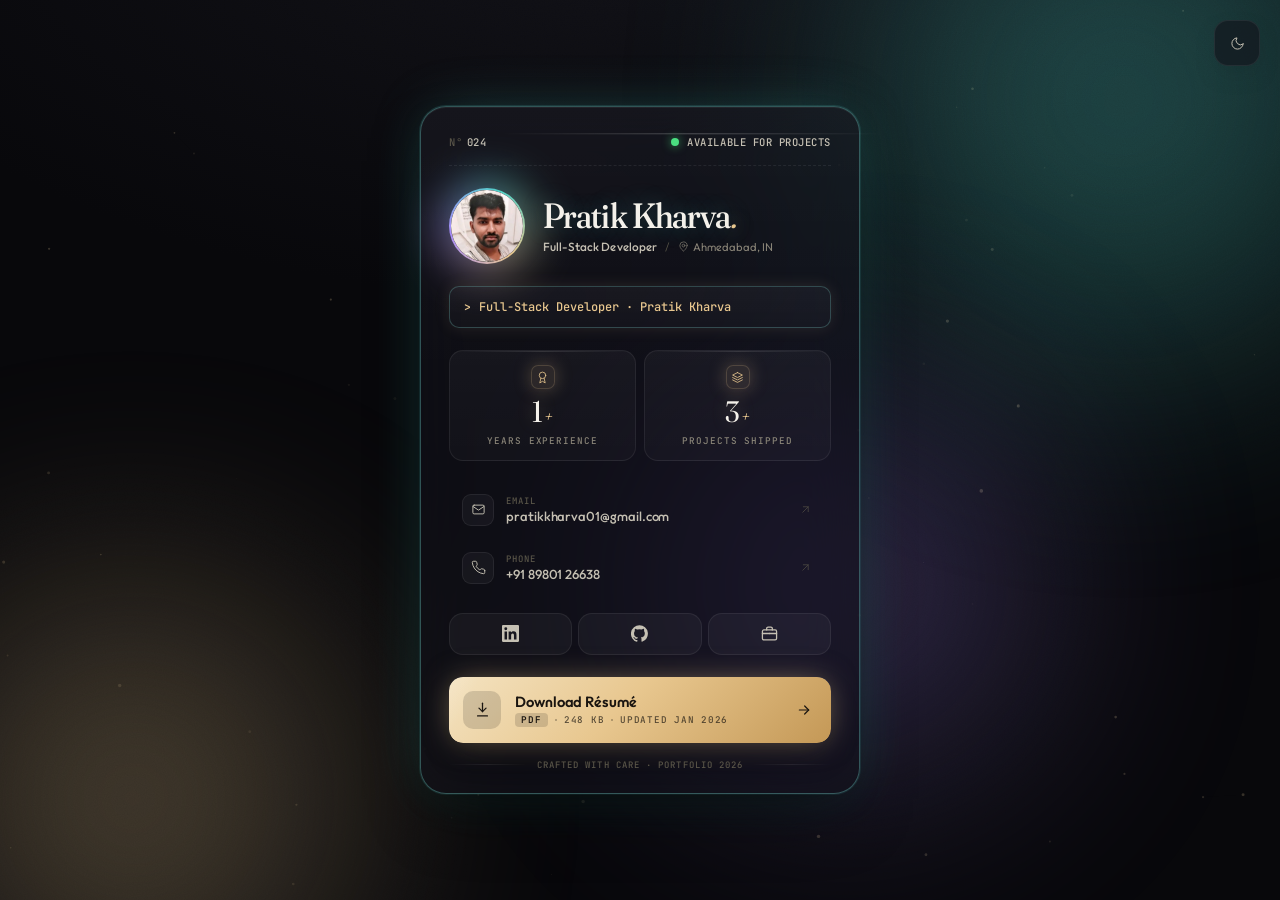
==== commit a6f06071: "update files and improve performance..." ====
--- a/index.html
+++ b/index.html
@@ -37,26 +37,34 @@
   <meta property="og:url" content="https://pratikkharva.github.io/">
   <meta property="og:title" content="Pratik Kharva — React Developer Portfolio | Web Developer in Ahmedabad">
   <meta property="og:description" content="React developer portfolio of Pratik Kharva — a frontend developer from India and web developer in Ahmedabad building responsive web apps with React.js, Node.js, MySQL, and MongoDB.">
-  <meta property="og:image" content="https://pratikkharva.github.io/pratik.jpeg">
+  <meta property="og:image" content="https://pratikkharva.github.io/docs/preview-portfolio.jpg">
   <meta property="og:image:alt" content="Pratik Kharva — React Developer Portfolio, Web Developer in Ahmedabad">
-  <meta property="og:image:width" content="1200">
-  <meta property="og:image:height" content="630">
+  <meta property="og:image:width" content="1355">
+  <meta property="og:image:height" content="639">
   <meta name="twitter:card" content="summary_large_image">
   <meta name="twitter:title" content="Pratik Kharva — React Developer Portfolio | Ahmedabad">
   <meta name="twitter:description" content="Frontend developer in India &amp; web developer in Ahmedabad. React.js, Node.js, MySQL, MongoDB.">
-  <meta name="twitter:image" content="https://pratikkharva.github.io/pratik.jpeg">
+  <meta name="twitter:image" content="https://pratikkharva.github.io/docs/preview-portfolio.jpg">
   <meta name="twitter:image:alt" content="Pratik Kharva — React Developer Portfolio, Web Developer in Ahmedabad">
 
   <link rel="icon" type="image/svg+xml" href="data:image/svg+xml,%3Csvg xmlns='http://www.w3.org/2000/svg' viewBox='0 0 64 64'%3E%3Cdefs%3E%3ClinearGradient id='g' x1='0' y1='0' x2='1' y2='1'%3E%3Cstop offset='0%25' stop-color='%2300f0ff'/%3E%3Cstop offset='100%25' stop-color='%23ffb400'/%3E%3C/linearGradient%3E%3C/defs%3E%3Crect x='2' y='2' width='60' height='60' rx='14' fill='%230b0b0e' stroke='url(%23g)' stroke-width='2.5'/%3E%3Ctext x='32' y='44' text-anchor='middle' font-family='Syne,sans-serif' font-size='30' font-weight='800' letter-spacing='-2' fill='url(%23g)'%3EPK%3C/text%3E%3C/svg%3E">
   <link rel="apple-touch-icon" href="pratik.jpeg">
 
   <!-- Resource hints -->
-  <link rel="preload" as="image" href="pratik.jpeg" fetchpriority="high">
-  <link rel="dns-prefetch" href="https://readme-typing-svg.demolab.com">
+  <link rel="preload" as="image" href="pratik.webp" type="image/webp" fetchpriority="high">
   <link rel="preconnect" href="https://fonts.googleapis.com">
   <link rel="preconnect" href="https://fonts.gstatic.com" crossorigin>
 
-  <link rel="stylesheet" href="style.css">
+  <!-- Google tag (gtag.js) -->
+  <script async src="https://www.googletagmanager.com/gtag/js?id=G-EHNPRM5SDY"></script>
+  <script>
+    window.dataLayer = window.dataLayer || [];
+    function gtag(){dataLayer.push(arguments);}
+    gtag('js', new Date());
+    gtag('config', 'G-EHNPRM5SDY');
+  </script>
+
+  <link rel="stylesheet" href="style.min.css">
   <link href="https://fonts.googleapis.com/css2?family=Fraunces:ital,opsz,wght@0,9..144,300..700;1,9..144,300..700&family=Outfit:wght@300..700&family=JetBrains+Mono:wght@400..600&display=swap" rel="stylesheet">
 
   <!-- Structured data (schema.org JSON-LD) -->
@@ -209,16 +217,18 @@
           <div class="card__avatar-wrap">
             <div class="card__avatar-ring">
               <div class="card__avatar">
-                <!-- src="https://api.dicebear.com/9.x/notionists/svg?seed=Sparrow&backgroundColor=c0aede" -->
-                <img
-                  src="pratik.jpeg"
-                  alt="Pratik Kharva — Full-Stack Developer from Ahmedabad"
-                  width="96"
-                  height="96"
-                  loading="eager"
-                  fetchpriority="high"
-                  decoding="async"
-                />
+                <picture>
+                  <source srcset="pratik.webp" type="image/webp">
+                  <img
+                    src="pratik.jpeg"
+                    alt="Pratik Kharva — Full-Stack Developer from Ahmedabad"
+                    width="96"
+                    height="96"
+                    loading="eager"
+                    fetchpriority="high"
+                    decoding="async"
+                  />
+                </picture>
               </div>
             </div>
           </div>
@@ -240,19 +250,10 @@
           </div>
         </header>
 
-        <!-- Typing tagline -->
+        <!-- Typing tagline (animated by script.js — falls back to static text) -->
         <div class="card__tagline" style="--delay: 0.42s">
           <span class="card__tagline-cursor" aria-hidden="true">&gt;</span>
-          <!-- MongoDB+%E2%80%A2+PostgreSQL+%E2%80%A2+Docker+%E2%80%A2+AWS" -->
-          <img
-            class="card__tagline-svg"
-            src="https://readme-typing-svg.demolab.com/?font=JetBrains+Mono&weight=500&size=12&duration=3200&pause=900&color=E8C78F&background=00000000&vCenter=true&width=340&height=20&lines=Full-Stack+Developer+%E2%80%A2+Pratik Kharva;Crafting+scalable%2C+high-performance+apps;JavaScript+%E2%80%A2+React.js+%E2%80%A2+Node.js+%E2%80%A2+Express";
-            alt="Pratik Kharva — Full-Stack Developer. Skills: JavaScript, React.js, Node.js, Express."
-            width="340"
-            height="20"
-            loading="lazy"
-            decoding="async"
-          />
+          <span class="card__tagline-text" id="cardTagline" aria-label="Pratik Kharva — Full-Stack Developer building React, Node.js, and Express apps.">Full-Stack Developer · Pratik Kharva</span>
         </div>
 
         <!-- Metrics -->
@@ -394,15 +395,6 @@
     </div>
   </main>
 
-  <script src="script.js"></script>
-  <!-- Google tag (gtag.js) -->
-<script async src="https://www.googletagmanager.com/gtag/js?id=G-EHNPRM5SDY"></script>
-<script>
-  window.dataLayer = window.dataLayer || [];
-  function gtag(){dataLayer.push(arguments);}
-  gtag('js', new Date());
-
-  gtag('config', 'G-EHNPRM5SDY');
-</script>
+  <script src="script.min.js" defer></script>
 </body>
 </html>
--- a/style.min.css
+++ b/style.min.css
@@ -0,0 +1 @@
+:root{--bg-0:#08080b;--bg-1:#0c0c11;--bg-2:#13131a;--surface:rgba(18, 18, 26, 0.62);--surface-2:rgba(255, 255, 255, 0.025);--surface-3:rgba(255, 255, 255, 0.04);--stroke:rgba(255, 255, 255, 0.07);--stroke-2:rgba(255, 255, 255, 0.12);--stroke-3:rgba(255, 255, 255, 0.18);--ink:#f4f1ea;--ink-2:#c5c0b3;--ink-3:#8a8578;--ink-4:#5a5649;--accent:#e8c78f;--accent-soft:#f4e3c1;--accent-ink:#1a1510;--iris-a:#4fd1c7;--iris-b:#a78bfa;--iris-c:#f0abcc;--card-w:440px;--card-radius:26px;--radius-sm:14px;--radius-xs:10px;--font-display:'Fraunces','Times New Roman',serif;--font-body:'Outfit',system-ui,sans-serif;--font-mono:'JetBrains Mono',ui-monospace,monospace;--shadow-card:0 30px 70px -25px rgba(0, 0, 0, 0.75),0 10px 30px -15px rgba(0, 0, 0, 0.55);color-scheme:dark}[data-theme=light]{--bg-0:#f2efe8;--bg-1:#ede9de;--bg-2:#e4dfd0;--surface:rgba(255, 253, 247, 0.72);--surface-2:rgba(0, 0, 0, 0.025);--surface-3:rgba(0, 0, 0, 0.04);--stroke:rgba(20, 15, 5, 0.07);--stroke-2:rgba(20, 15, 5, 0.12);--stroke-3:rgba(20, 15, 5, 0.22);--ink:#1a1612;--ink-2:#4b4538;--ink-3:#77715f;--ink-4:#a8a28d;--accent:#8a6a2a;--accent-soft:#b89660;--accent-ink:#ffffff;--shadow-card:0 25px 60px -25px rgba(60, 40, 10, 0.35),0 8px 20px -12px rgba(60, 40, 10, 0.2);color-scheme:light}[data-theme=light] .orb{opacity:.22}[data-theme=light] #particles{opacity:.35}[data-theme=light] .grain{opacity:.35;mix-blend-mode:multiply}*,::after,::before{margin:0;padding:0;box-sizing:border-box}html{font-size:16px;-webkit-font-smoothing:antialiased;-moz-osx-font-smoothing:grayscale}a{color:inherit;text-decoration:none}button{font:inherit;background:0 0;border:0;color:inherit;cursor:pointer}a,button{-webkit-tap-highlight-color:transparent;touch-action:manipulation}img,svg{display:block;max-width:100%}body{font-family:var(--font-body);font-feature-settings:"ss01","cv11";background:radial-gradient(ellipse 120% 80% at 50% -10%,var(--bg-2),var(--bg-0) 55%);color:var(--ink);min-height:100vh;display:flex;align-items:center;justify-content:center;padding:24px;transition:background .6s,color .6s}#particles{position:fixed;inset:0;z-index:0;pointer-events:none;opacity:.55}.grain{position:fixed;inset:-50%;z-index:1;pointer-events:none;opacity:.14;mix-blend-mode:overlay;background-image:url("data:image/svg+xml;utf8,<svg xmlns='http://www.w3.org/2000/svg' width='160' height='160'><filter id='n'><feTurbulence type='fractalNoise' baseFrequency='0.9' numOctaves='2' stitchTiles='stitch'/><feColorMatrix values='0 0 0 0 0  0 0 0 0 0  0 0 0 0 0  0 0 0 0.7 0'/></filter><rect width='100%25' height='100%25' filter='url(%23n)'/></svg>");animation:9s steps(6) infinite grainShift}@keyframes grainShift{0%,100%{transform:translate(0,0)}20%{transform:translate(-2%,1%)}40%{transform:translate(1%,-2%)}60%{transform:translate(-1%,-1%)}80%{transform:translate(2%,2%)}}.orb{position:fixed;border-radius:50%;filter:blur(130px);pointer-events:none;z-index:0;opacity:.32}.orb--iris{width:520px;height:520px;background:var(--iris-a);top:-18%;right:-8%;animation:22s ease-in-out infinite orbDrift1}.orb--ember{width:420px;height:420px;background:var(--accent);bottom:-12%;left:-6%;animation:26s ease-in-out infinite orbDrift2}.orb--nebula{width:360px;height:360px;background:var(--iris-b);top:45%;left:52%;animation:19s ease-in-out infinite orbDrift3}@keyframes orbDrift1{0%,100%{transform:translate(0,0)}50%{transform:translate(-60px,40px)}}@keyframes orbDrift2{0%,100%{transform:translate(0,0)}50%{transform:translate(50px,-30px)}}@keyframes orbDrift3{0%,100%{transform:translate(-50%,0)}50%{transform:translate(-50%,-45px)}}.tech-cloud{position:fixed;inset:0;z-index:0;pointer-events:none;overflow:hidden}.tech-tag{position:absolute;font-family:var(--font-mono);font-weight:500;font-size:.72rem;letter-spacing:.02em;white-space:nowrap;pointer-events:none;border-radius:999px;padding:4px 11px;border:1px solid rgba(255,255,255,.04);background:rgba(255,255,255,.015);animation:var(--anim) var(--duration) linear infinite;animation-delay:var(--delay);opacity:0;color:var(--ink-3)}.tech-tag--lang{color:color-mix(in oklab,var(--iris-a) 80%,var(--ink-2))}.tech-tag--db{color:color-mix(in oklab,var(--iris-c) 80%,var(--ink-2))}.tech-tag--tool{color:color-mix(in oklab,var(--accent) 85%,var(--ink-2))}[data-theme=light] .tech-tag{background:rgba(0,0,0,.02);border-color:rgba(0,0,0,.06)}.neon-mode .tech-tag{border-color:var(--stroke-2)}[data-theme=light] .neon-mode .tech-tag{border-color:rgba(0,0,0,.1)}.neon-mode .tech-tag--lang{text-shadow:0 0 22px color-mix(in oklab,var(--iris-a) 60%,transparent)}.neon-mode .tech-tag--db{text-shadow:0 0 22px color-mix(in oklab,var(--iris-c) 60%,transparent)}.neon-mode .tech-tag--tool{text-shadow:0 0 22px color-mix(in oklab,var(--accent) 60%,transparent)}@keyframes techFloatRL{0%{transform:translate(0,0) rotate(var(--rot-start));opacity:0}6%,92%{opacity:var(--opacity)}100%{transform:translate(calc(-100vw - 200px),var(--drift-y)) rotate(var(--rot-end));opacity:0}}@keyframes techFloatLR{0%{transform:translate(0,0) rotate(var(--rot-start));opacity:0}6%,92%{opacity:var(--opacity)}100%{transform:translate(calc(100vw + 200px),var(--drift-y)) rotate(var(--rot-end));opacity:0}}@keyframes techFloatTB{0%{transform:translate(0,0) rotate(var(--rot-start));opacity:0}6%,92%{opacity:var(--opacity)}100%{transform:translate(var(--drift-x),calc(100vh + 100px)) rotate(var(--rot-end));opacity:0}}@keyframes techFloatBT{0%{transform:translate(0,0) rotate(var(--rot-start));opacity:0}6%,92%{opacity:var(--opacity)}100%{transform:translate(var(--drift-x),calc(-100vh - 100px)) rotate(var(--rot-end));opacity:0}}@keyframes techFloatDiagDR{0%{transform:translate(0,0) rotate(var(--rot-start));opacity:0}6%,92%{opacity:var(--opacity)}100%{transform:translate(calc(80vw + 100px),calc(80vh + 100px)) rotate(var(--rot-end));opacity:0}}@keyframes techFloatDiagUL{0%{transform:translate(0,0) rotate(var(--rot-start));opacity:0}6%,92%{opacity:var(--opacity)}100%{transform:translate(calc(-80vw - 100px),calc(-80vh - 100px)) rotate(var(--rot-end));opacity:0}}@keyframes techFloatDiagUR{0%{transform:translate(0,0) rotate(var(--rot-start));opacity:0}6%,92%{opacity:var(--opacity)}100%{transform:translate(calc(80vw + 100px),calc(-80vh - 100px)) rotate(var(--rot-end));opacity:0}}@keyframes techFloatDiagDL{0%{transform:translate(0,0) rotate(var(--rot-start));opacity:0}6%,92%{opacity:var(--opacity)}100%{transform:translate(calc(-80vw - 100px),calc(80vh + 100px)) rotate(var(--rot-end));opacity:0}}.scene{perspective:1400px;z-index:10;position:relative}.card-wrapper{position:relative;transform-style:preserve-3d;will-change:transform;transition:transform .6s cubic-bezier(.16, 1, .3, 1)}.card{position:relative;width:var(--card-w);max-width:100%;padding:26px 28px 22px;border-radius:var(--card-radius);background:linear-gradient(180deg,rgba(255,255,255,.025),rgba(255,255,255,0) 40%),var(--surface);backdrop-filter:blur(28px) saturate(1.5);-webkit-backdrop-filter:blur(28px) saturate(1.5);border:1px solid var(--stroke);box-shadow:var(--shadow-card),inset 0 1px 0 rgba(255,255,255,.06),inset 0 0 0 1px rgba(255,255,255,.015);transition:box-shadow .35s,border-color .35s;will-change:box-shadow,transform}[data-theme=light] .card{background:linear-gradient(180deg,rgba(255,255,255,.8),rgba(255,255,255,.4) 60%),var(--surface);box-shadow:var(--shadow-card),inset 0 1px 0 rgba(255,255,255,.9),inset 0 0 0 1px rgba(255,255,255,.4)}.card__corner{position:absolute;width:14px;height:14px;pointer-events:none;z-index:3;opacity:.55}.card__corner::after,.card__corner::before{content:'';position:absolute;background:var(--stroke-3)}.card__corner::before{width:100%;height:1px;top:0}.card__corner::after{width:1px;height:100%;left:0;top:0}.card__corner--tl{top:10px;left:10px}.card__corner--tr{top:10px;right:10px;transform:scaleX(-1)}.card__corner--bl{bottom:10px;left:10px;transform:scaleY(-1)}.card__corner--br{bottom:10px;right:10px;transform:scale(-1,-1)}.card__edge{position:absolute;pointer-events:none;z-index:2}.card__edge--top{top:0;left:14%;right:14%;height:1px;background:linear-gradient(90deg,transparent,var(--stroke-3),transparent)}.card__edge--bottom{bottom:0;left:14%;right:14%;height:1px;background:linear-gradient(90deg,transparent,var(--stroke),transparent)}.card__edge--left{left:0;top:14%;bottom:14%;width:1px;background:linear-gradient(180deg,transparent,var(--stroke-2),transparent)}.card__edge--right{right:0;top:14%;bottom:14%;width:1px;background:linear-gradient(180deg,transparent,var(--stroke-2),transparent)}.card__highlight{position:absolute;inset:0;border-radius:var(--card-radius);background:radial-gradient(ellipse 300px 200px at 50% 0,rgba(255,255,255,.06),transparent);pointer-events:none;z-index:1;mix-blend-mode:screen}[data-theme=light] .card__highlight{mix-blend-mode:normal;opacity:.6}.card>*{position:relative;z-index:2}@keyframes cardFadeUp{from{opacity:0;transform:translateY(18px)}to{opacity:1;transform:translateY(0)}}.card>[style*="--delay"]{opacity:0;animation:.55s cubic-bezier(.16,1,.3,1) forwards cardFadeUp;animation-delay:var(--delay)}.card__kicker-row{display:flex;align-items:center;justify-content:space-between;margin-bottom:22px;padding-bottom:16px;border-bottom:1px dashed var(--stroke)}.card__index{display:inline-flex;align-items:baseline;gap:4px;font-family:var(--font-mono);font-size:.66rem;font-weight:500;letter-spacing:.08em;color:var(--ink-3);text-transform:uppercase}.card__index-num{color:var(--ink-4)}.card__index-val{color:var(--ink-2);letter-spacing:.04em}.card__avail{display:inline-flex;align-items:center;gap:8px;font-family:var(--font-mono);font-size:.66rem;font-weight:500;letter-spacing:.05em;color:var(--ink-2);text-transform:uppercase}.card__avail-pulse{position:relative;width:8px;height:8px;display:inline-block}.card__avail-ring{position:absolute;inset:-3px;border-radius:50%;border:1px solid #4ade80;opacity:0;animation:2.6s ease-out infinite availRing}.card__avail-dot{position:absolute;inset:0;border-radius:50%;background:#4ade80;box-shadow:0 0 10px rgba(74,222,128,.7)}@keyframes availRing{0%{transform:scale(.7);opacity:.8}100%{transform:scale(2.4);opacity:0}}.card__header{display:grid;grid-template-columns:auto 1fr;align-items:center;gap:18px;margin-bottom:22px}.card__avatar-wrap{position:relative;width:76px;height:76px;flex-shrink:0}.card__avatar-ring{position:relative;width:100%;height:100%;border-radius:50%;padding:2px;background:conic-gradient(from 140deg,var(--accent),var(--iris-b),var(--iris-a),var(--accent));transition:transform .4s cubic-bezier(.16, 1, .3, 1)}.card__avatar-ring::before{content:'';position:absolute;inset:-8px;border-radius:50%;background:inherit;filter:blur(18px);opacity:.35;z-index:-1;animation:12s linear infinite ringGlow}@keyframes ringGlow{to{transform:rotate(360deg)}}.card__avatar-ring:hover{transform:scale(1.04)}.card__avatar{width:100%;height:100%;border-radius:50%;overflow:hidden;background:var(--bg-2);position:relative;box-shadow:inset 0 0 0 1px rgba(0,0,0,.4)}.card__avatar::after{content:'';position:absolute;inset:0;border-radius:50%;background:radial-gradient(ellipse 70% 40% at 50% 15%,rgba(255,255,255,.22),transparent 60%);pointer-events:none}.card__avatar img{width:100%;height:100%;object-fit:cover;display:block;transform:scale(1.02)}.card__intro{min-width:0}.card__name{font-family:var(--font-display);font-weight:500;font-size:clamp(1.85rem, 5vw, 2.2rem);line-height:1;letter-spacing:-.025em;font-variation-settings:"opsz" 96,"SOFT" 50;color:var(--ink);margin-bottom:6px;display:flex;align-items:baseline}.card__name-mark{color:var(--accent);font-style:italic;font-weight:400}.card__role{display:flex;align-items:center;gap:8px;font-size:.74rem;color:var(--ink-2);flex-wrap:wrap}.card__role-main{font-weight:500;letter-spacing:.01em}.card__role-sep{color:var(--ink-4);font-weight:300}.card__role-sub{display:inline-flex;align-items:center;gap:4px;color:var(--ink-3);font-size:.7rem}.card__role-sub svg{opacity:.8}.card__tagline{display:flex;align-items:center;gap:8px;margin-bottom:22px;padding:10px 14px;border-radius:var(--radius-xs);background:linear-gradient(180deg,var(--surface-3),var(--surface-2));border:1px solid var(--stroke);overflow:hidden}.card__tagline-cursor{font-family:var(--font-mono);font-size:.72rem;font-weight:600;color:var(--accent);flex-shrink:0;line-height:1;animation:1.6s ease-in-out infinite cursorPulse}@keyframes cursorPulse{0%,100%{opacity:1}50%{opacity:.3}}.card__tagline-svg{display:block;height:20px;width:auto;max-width:100%;flex-shrink:1}.card__tagline-text{font-family:'JetBrains Mono',ui-monospace,monospace;font-weight:500;font-size:12px;line-height:20px;color:#e8c78f;white-space:nowrap;overflow:hidden;text-overflow:ellipsis;flex:1 1 auto;min-width:0}[data-theme=light] .card__tagline-text{color:#8a6a2a}[data-theme=light] .card__tagline-svg{filter:brightness(.45) sepia(1) hue-rotate(5deg) saturate(1.5)}.neon-mode .card__tagline{border-color:color-mix(in oklab,var(--iris-a) 20%,var(--stroke));box-shadow:0 0 16px color-mix(in oklab,var(--accent) 12%,transparent)}.card__metrics{display:grid;grid-template-columns:repeat(2,1fr);gap:8px;margin-bottom:22px}.metric{position:relative;display:flex;flex-direction:column;align-items:center;gap:8px;padding:14px 14px 12px;border-radius:var(--radius-sm);background:linear-gradient(180deg,var(--surface-3),var(--surface-2));border:1px solid var(--stroke);transition:border-color .3s,transform .3s,background .3s;overflow:hidden}.metric::before{content:'';position:absolute;top:0;left:0;right:0;height:1px;background:linear-gradient(90deg,transparent,var(--stroke-2),transparent)}.metric:hover{border-color:var(--stroke-2);transform:translateY(-2px)}.metric__icon{display:inline-flex;align-items:center;justify-content:center;width:24px;height:24px;border-radius:7px;color:var(--accent);background:color-mix(in oklab,var(--accent) 10%,transparent);border:1px solid color-mix(in oklab,var(--accent) 18%,transparent)}.metric__icon svg{width:13px;height:13px}.metric__value{display:flex;align-items:baseline;gap:1px;font-family:var(--font-display);line-height:1}.metric__num{font-size:1.85rem;font-weight:400;color:var(--ink);letter-spacing:-.04em;font-variant-numeric:tabular-nums;font-variation-settings:"opsz" 144,"SOFT" 30}.metric__plus{font-size:1rem;font-weight:400;font-style:italic;color:var(--accent);margin-left:1px}.metric__label{font-family:var(--font-mono);font-size:.58rem;font-weight:500;color:var(--ink-3);text-transform:uppercase;letter-spacing:.1em;line-height:1.4}.card__contact{display:flex;flex-direction:column;gap:4px;margin-bottom:18px}.contact-row{display:grid;grid-template-columns:auto 1fr auto;align-items:center;gap:12px;padding:10px 12px;border-radius:var(--radius-sm);border:1px solid transparent;transition:background .25s,border-color .25s,transform .25s}.contact-row__icon{display:inline-flex;align-items:center;justify-content:center;width:32px;height:32px;border-radius:9px;background:var(--surface-3);border:1px solid var(--stroke);color:var(--ink-2);transition:color .25s,border-color .25s,background .25s;flex-shrink:0}.contact-row__icon svg{width:15px;height:15px}.contact-row__body{display:flex;flex-direction:column;gap:1px;min-width:0}.contact-row__label{font-family:var(--font-mono);font-size:.56rem;font-weight:500;color:var(--ink-4);text-transform:uppercase;letter-spacing:.12em}.contact-row__value{font-size:.82rem;font-weight:500;color:var(--ink-2);letter-spacing:-.005em;overflow:hidden;text-overflow:ellipsis;white-space:nowrap}.contact-row__arrow{display:inline-flex;align-items:center;justify-content:center;width:26px;height:26px;border-radius:8px;color:var(--ink-4);opacity:.8;transition:color .25s,transform .25s,opacity .25s}.contact-row__arrow svg{width:13px;height:13px}.contact-row:focus-visible,.contact-row:hover{background:var(--surface-2);border-color:var(--stroke-2);outline:0}.contact-row:focus-visible .contact-row__icon,.contact-row:hover .contact-row__icon{color:var(--accent);border-color:color-mix(in oklab,var(--accent) 35%,transparent);background:color-mix(in oklab,var(--accent) 8%,transparent)}.contact-row:focus-visible .contact-row__value,.contact-row:hover .contact-row__value{color:var(--ink)}.contact-row:focus-visible .contact-row__arrow,.contact-row:hover .contact-row__arrow{color:var(--accent);transform:translate(2px,-2px);opacity:1}.card__socials{display:grid;grid-template-columns:repeat(3,1fr);gap:6px;margin-bottom:22px}.social{position:relative;display:inline-flex;align-items:center;justify-content:center;height:42px;border-radius:var(--radius-sm);background:var(--surface-3);border:1px solid var(--stroke);color:var(--ink-2);transition:color .3s cubic-bezier(.16, 1, .3, 1),border-color .3s,background .3s,transform .3s cubic-bezier(.16, 1, .3, 1);overflow:hidden}.social svg{width:17px;height:17px;position:relative;z-index:1;transition:transform .35s cubic-bezier(.16, 1, .3, 1)}.social::before{content:'';position:absolute;inset:0;opacity:0;transition:opacity .3s}.social[data-brand=linkedin]::before{background:linear-gradient(135deg,#0077b5,#0a66c2)}.social[data-brand=github]::before{background:linear-gradient(135deg,#30363d,#6e5494)}.social[data-brand=instagram]::before{background:linear-gradient(135deg,#f09433 0,#e6683c 30%,#dc2743 60%,#bc1888 100%)}.social[data-brand=portfolio]::before{background:linear-gradient(135deg,var(--accent),#c49856)}.social:focus-visible,.social:hover{color:#fff;border-color:transparent;transform:translateY(-2px);outline:0}.social:focus-visible::before,.social:hover::before{opacity:1}.social:focus-visible svg,.social:hover svg{transform:scale(1.1) rotate(-4deg)}.social::after{content:attr(data-tooltip);position:absolute;bottom:calc(100% + 8px);left:50%;transform:translateX(-50%) translateY(4px);font-family:var(--font-mono);font-size:.58rem;font-weight:500;letter-spacing:.1em;text-transform:uppercase;color:var(--ink);background:var(--bg-2);padding:4px 9px;border-radius:6px;border:1px solid var(--stroke-2);white-space:nowrap;opacity:0;pointer-events:none;transition:opacity .25s,transform .25s;z-index:10}.social:focus-visible::after,.social:hover::after{opacity:1;transform:translateX(-50%) translateY(0)}.card__cta-wrap{margin-bottom:16px}.cta{position:relative;display:grid;grid-template-columns:auto 1fr auto;align-items:center;gap:14px;padding:14px 16px 14px 14px;border-radius:var(--radius-sm);overflow:hidden;color:var(--accent-ink);transition:transform .3s cubic-bezier(.16, 1, .3, 1),box-shadow .3s;isolation:isolate;box-shadow:0 6px 20px -8px color-mix(in oklab,var(--accent) 50%,transparent),inset 0 1px 0 rgba(255,255,255,.25)}.cta__bg{position:absolute;inset:0;border-radius:inherit;background:linear-gradient(135deg,var(--accent-soft) 0,var(--accent) 45%,#c49856 100%);z-index:-2}.cta__shine{position:absolute;top:-50%;left:-30%;width:40%;height:200%;background:linear-gradient(100deg,transparent 20%,rgba(255,255,255,.35) 50%,transparent 80%);transform:skewX(-20deg);z-index:-1;animation:4.5s ease-in-out 1.2s infinite ctaShine;opacity:.6}@keyframes ctaShine{0%,100%{transform:translateX(0) skewX(-20deg);opacity:0}50%{transform:translateX(400%) skewX(-20deg);opacity:.6}}.cta__icon{display:inline-flex;align-items:center;justify-content:center;width:38px;height:38px;border-radius:10px;background:rgba(0,0,0,.14);color:var(--accent-ink)}.cta__icon svg{width:17px;height:17px}.cta__body{display:flex;flex-direction:column;gap:2px;min-width:0}.cta__title{font-family:var(--font-body);font-weight:600;font-size:.92rem;letter-spacing:-.005em;color:var(--accent-ink)}.cta__meta{display:inline-flex;align-items:center;gap:7px;font-family:var(--font-mono);font-size:.58rem;font-weight:500;letter-spacing:.08em;text-transform:uppercase;color:color-mix(in oklab,var(--accent-ink) 70%,transparent)}.cta__tag{padding:1px 6px;border-radius:4px;background:rgba(0,0,0,.14);color:var(--accent-ink);font-weight:600;letter-spacing:.1em}.cta__dot{width:2px;height:2px;border-radius:50%;background:currentColor;opacity:.5}.cta__arrow{display:inline-flex;align-items:center;justify-content:center;width:22px;height:22px;color:var(--accent-ink);transition:transform .3s cubic-bezier(.16, 1, .3, 1)}.cta__arrow svg{width:16px;height:16px}.cta:focus-visible,.cta:hover{transform:translateY(-2px);box-shadow:0 14px 34px -10px color-mix(in oklab,var(--accent) 65%,transparent),inset 0 1px 0 rgba(255,255,255,.3);outline:0}.cta:focus-visible .cta__arrow,.cta:hover .cta__arrow{transform:translateX(4px)}.cta:active{transform:translateY(0)}.card__sig{display:flex;align-items:center;gap:10px;margin-top:2px}.card__sig-line{flex:1;height:1px;background:linear-gradient(90deg,transparent,var(--stroke),transparent)}.card__sig-text{font-family:var(--font-mono);font-size:.56rem;font-weight:500;letter-spacing:.12em;text-transform:uppercase;color:var(--ink-4)}.dock{position:fixed;top:20px;right:20px;z-index:100;display:inline-flex;align-items:center;gap:6px;padding:5px;border-radius:14px;background:var(--surface);border:1px solid var(--stroke);backdrop-filter:blur(16px);-webkit-backdrop-filter:blur(16px);box-shadow:0 10px 30px -15px rgba(0,0,0,.5)}.dock__btn{position:relative;display:inline-flex;align-items:center;justify-content:center;width:34px;height:34px;border-radius:9px;color:var(--ink-2);transition:color .3s,background .3s,transform .3s}.dock__btn:focus-visible,.dock__btn:hover{color:var(--accent);background:var(--surface-2);outline:0}.dock__btn:active{transform:scale(.95)}.dock__icon{width:15px;height:15px;position:absolute;transition:opacity .3s,transform .4s}.dock__icon--sun{opacity:0;transform:rotate(-90deg) scale(.6)}[data-theme=light] .dock__icon--moon{opacity:0;transform:rotate(90deg) scale(.6)}[data-theme=light] .dock__icon--sun{opacity:1;transform:rotate(0) scale(1)}.neon-mode .card{border-color:color-mix(in oklab,var(--iris-a) 30%,var(--stroke));box-shadow:var(--shadow-card),0 0 0 1px color-mix(in oklab,var(--iris-a) 15%,transparent),0 0 60px -15px color-mix(in oklab,var(--iris-a) 40%,transparent),inset 0 1px 0 rgba(255,255,255,.06)}.neon-mode .card__name{text-shadow:0 0 24px color-mix(in oklab,var(--iris-a) 30%,transparent)}.neon-mode .card__name-mark{text-shadow:0 0 18px color-mix(in oklab,var(--accent) 55%,transparent)}.neon-mode .metric__num{text-shadow:0 0 18px color-mix(in oklab,var(--accent) 30%,transparent)}.neon-mode .metric__icon{box-shadow:0 0 18px color-mix(in oklab,var(--accent) 28%,transparent)}.neon-mode .card__avatar-ring::before{opacity:.6;filter:blur(22px)}.neon-mode .cta{box-shadow:0 0 30px -5px color-mix(in oklab,var(--accent) 50%,transparent),0 14px 34px -10px rgba(0,0,0,.45),inset 0 1px 0 rgba(255,255,255,.3)}[data-theme=light] .neon-mode .card{border-color:color-mix(in oklab,var(--iris-a) 25%,var(--stroke));box-shadow:var(--shadow-card),0 0 0 1px color-mix(in oklab,var(--iris-a) 10%,transparent),0 0 50px -20px color-mix(in oklab,var(--iris-a) 30%,transparent),inset 0 1px 0 rgba(255,255,255,.7)}[data-theme=light] .neon-mode .card__name{text-shadow:0 0 20px color-mix(in oklab,var(--iris-a) 18%,transparent)}[data-theme=light] .neon-mode .card__name-mark{text-shadow:0 0 14px color-mix(in oklab,var(--accent) 35%,transparent)}[data-theme=light] .neon-mode .metric__num{text-shadow:0 0 14px color-mix(in oklab,var(--accent) 18%,transparent)}[data-theme=light] .neon-mode .metric__icon{box-shadow:0 0 14px color-mix(in oklab,var(--accent) 18%,transparent)}[data-theme=light] .neon-mode .card__avatar-ring::before{opacity:.4}[data-theme=light] .neon-mode .cta{box-shadow:0 0 24px -8px color-mix(in oklab,var(--accent) 40%,transparent),0 10px 28px -10px rgba(60,40,10,.3),inset 0 1px 0 rgba(255,255,255,.4)}[data-theme=light] .neon-mode .card__tagline{border-color:color-mix(in oklab,var(--iris-a) 15%,var(--stroke));box-shadow:0 0 12px color-mix(in oklab,var(--accent) 8%,transparent)}[data-theme=light] .neon-mode .tech-tag--db,[data-theme=light] .neon-mode .tech-tag--lang,[data-theme=light] .neon-mode .tech-tag--tool{text-shadow:none}@media (max-width:600px){.scene{perspective:900px}:root{--card-w:100%}body{padding:14px}.card{padding:26px 24px 22px}.card__name{font-size:clamp(1.7rem, 6vw, 1.95rem)}.card__avatar-wrap{width:72px;height:72px}.card__header{gap:14px;margin-bottom:20px}.metric__num{font-size:clamp(1.55rem, 5.8vw, 1.85rem)}.metric__label{font-size:.64rem}.card__tagline{padding:10px 13px;margin-bottom:20px}.contact-row__label{font-size:.6rem}.contact-row__value{font-size:.88rem}.dock{top:16px;right:16px}.orb--iris{width:360px;height:360px}.orb--ember{width:300px;height:300px}.orb--nebula{width:260px;height:260px}}@media (max-width:480px){.scene{perspective:700px}:root{--card-w:100%;--card-radius:22px}body{padding:10px}.card{padding:22px 18px 20px;max-width:100%;backdrop-filter:blur(14px) saturate(1.2);-webkit-backdrop-filter:blur(14px) saturate(1.2)}#particles{display:none}.tech-tag{font-size:.62rem;padding:3px 9px}.card__kicker-row{margin-bottom:18px;padding-bottom:12px}.card__name{font-size:clamp(1.6rem, 7.2vw, 1.85rem);letter-spacing:-.02em}.card__role{font-size:.82rem}.card__avatar-wrap{width:68px;height:68px}.card__header{gap:12px;margin-bottom:18px}.card__tagline{padding:9px 11px;margin-bottom:18px;gap:7px}.card__tagline-svg{height:18px}.metric{padding:12px 10px 11px;gap:6px}.metric__num{font-size:clamp(1.45rem, 6.5vw, 1.7rem)}.metric__label{font-size:.6rem;letter-spacing:.08em}.card__metrics{gap:8px;margin-bottom:20px}.contact-row{padding:11px 12px;gap:10px;min-height:48px}.contact-row__icon{width:34px;height:34px}.contact-row__label{font-size:.6rem}.contact-row__value{font-size:.88rem}.card__socials{gap:6px;margin-bottom:20px}.social{height:44px;min-width:44px}.cta{padding:14px 14px 14px 12px;gap:12px;min-height:56px}.cta__title{font-size:.95rem}.cta__meta{font-size:.62rem}.cta__icon{width:38px;height:38px}.dock{top:auto;bottom:16px;right:50%;transform:translateX(50%)}.orb{display:none}}@media (max-width:360px){body{padding:8px}.card{padding:20px 16px 18px}.card__name{font-size:clamp(1.5rem, 7.8vw, 1.7rem)}.card__role{font-size:.78rem}.card__avatar-wrap{width:62px;height:62px}.metric__num{font-size:clamp(1.3rem, 7vw, 1.55rem)}.metric__label{font-size:.58rem}.contact-row__value{font-size:.84rem}.cta__meta{font-size:.6rem;gap:5px}}@media (max-height:560px) and (orientation:landscape){body{padding:12px;align-items:flex-start;overflow-y:auto}.scene{padding:8px 0}.card{padding:16px 20px 14px}.card__kicker-row{margin-bottom:14px;padding-bottom:10px}.card__header{margin-bottom:14px}.card__tagline{margin-bottom:12px}.card__avatar-wrap{width:60px;height:60px}.card__name{font-size:1.4rem}.card__metrics{margin-bottom:14px;gap:6px}.metric{padding:10px}.card__contact{margin-bottom:12px}.card__socials{margin-bottom:14px}.orb{display:none}}@media (min-height:920px) and (min-width:769px){.scene{transform:scale(1.06)}}@media (prefers-reduced-motion:reduce){*,::after,::before{animation-duration:0s!important;animation-iteration-count:1!important;transition-duration:0s!important}}@media (prefers-reduced-data:reduce){#particles,.grain,.orb,.tech-cloud{display:none}.card{backdrop-filter:none;-webkit-backdrop-filter:none}}body,html{overflow-x:hidden;max-width:100%}body{padding-left:max(24px,env(safe-area-inset-left));padding-right:max(24px,env(safe-area-inset-right));padding-top:max(24px,env(safe-area-inset-top));padding-bottom:max(24px,env(safe-area-inset-bottom))}@media (max-width:600px){body{padding-left:max(14px,env(safe-area-inset-left));padding-right:max(14px,env(safe-area-inset-right))}}@media (max-width:480px){body{padding-left:max(10px,env(safe-area-inset-left));padding-right:max(10px,env(safe-area-inset-right))}}:focus-visible{outline:2px solid color-mix(in oklab,var(--accent) 80%,transparent);outline-offset:2px;border-radius:6px}
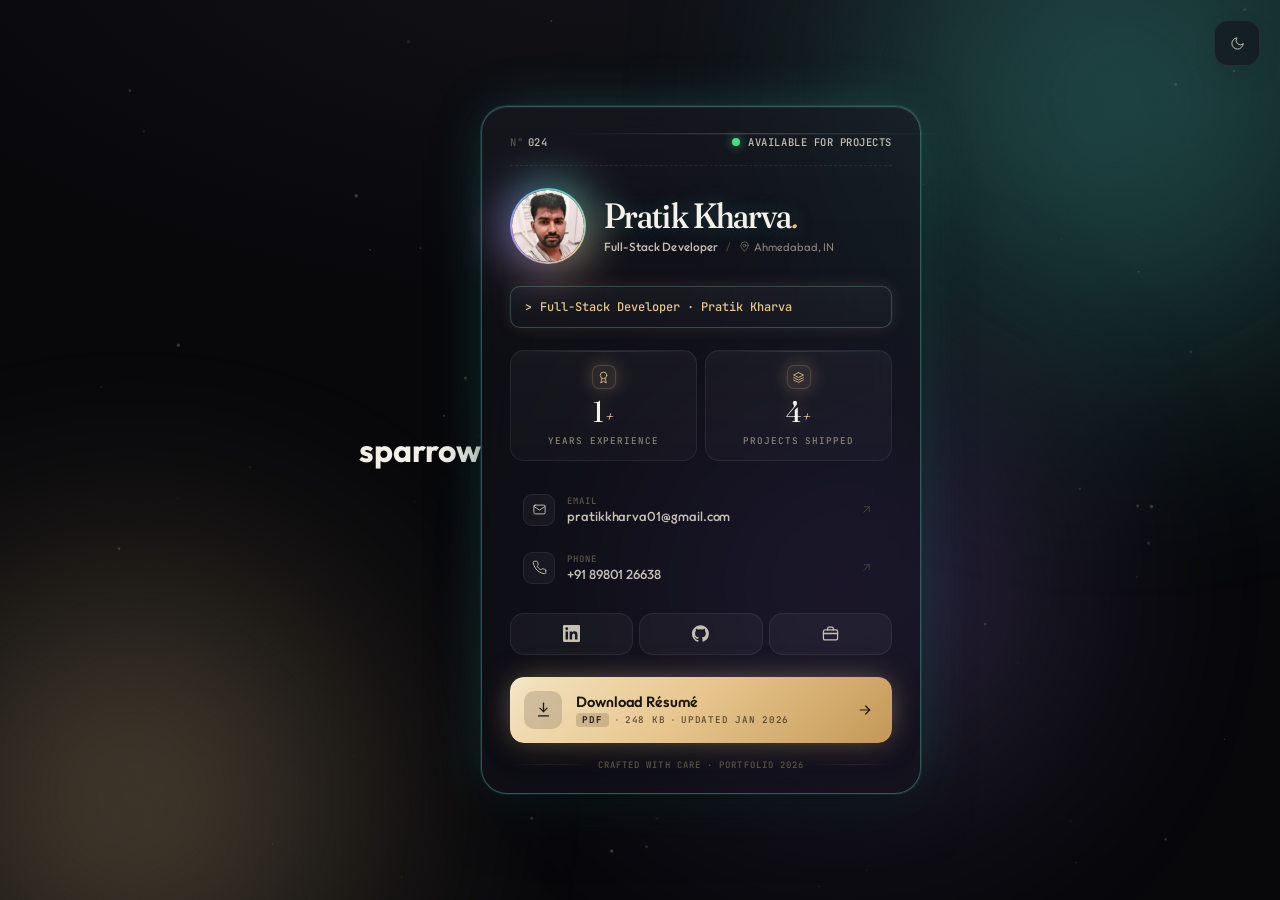
==== commit 6e907de0: "test push" ====
--- a/index.html
+++ b/index.html
@@ -1,3 +1,4 @@
+<h1>sparrow</h1>
 <!DOCTYPE html>
 <html lang="en" data-theme="dark">
 <head>
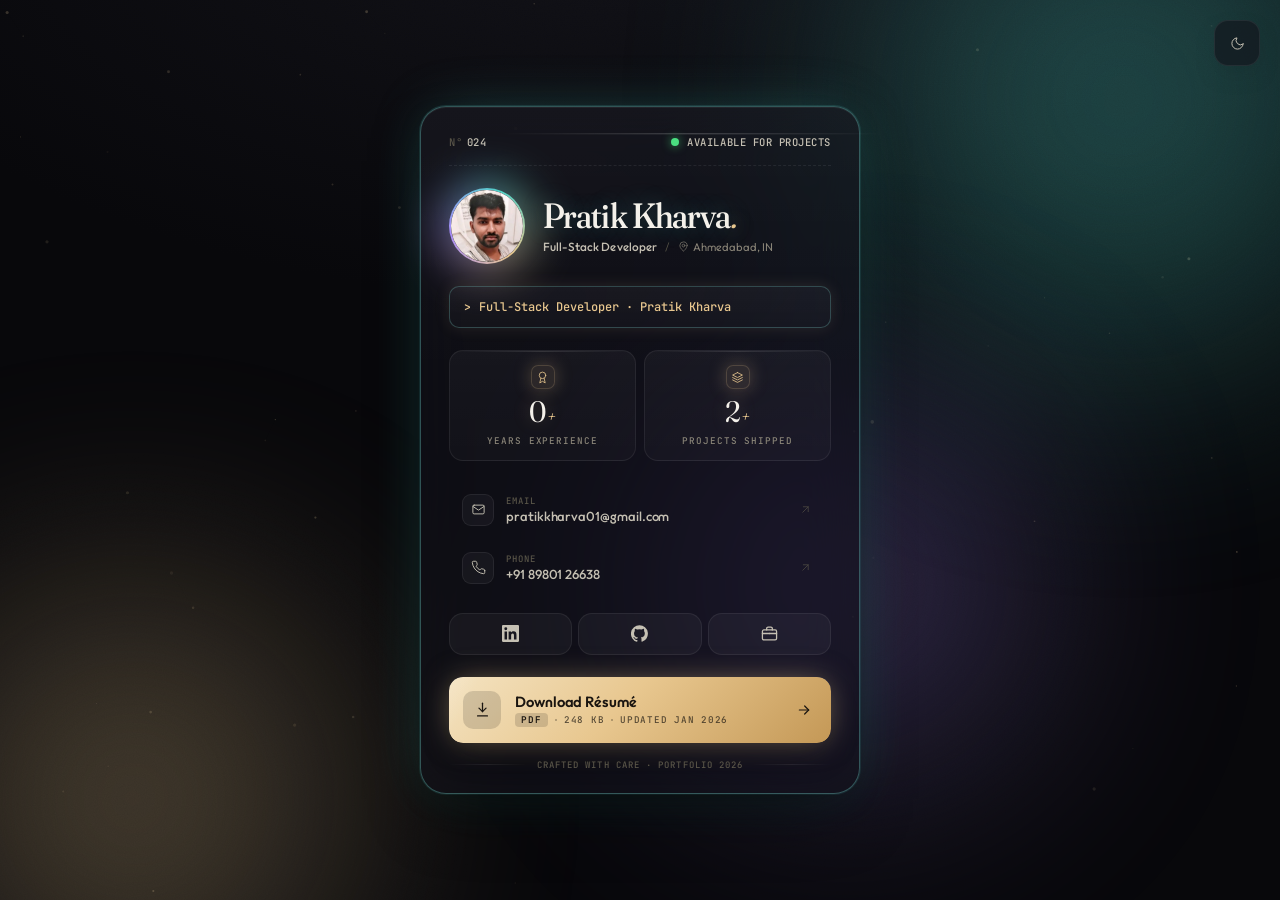
==== commit 2a56de4a: "add using lap" ====
--- a/index.html
+++ b/index.html
@@ -1,4 +1,4 @@
-<h1>sparrow</h1>
+<!-- <h1>sparrow</h1> -->
 <!DOCTYPE html>
 <html lang="en" data-theme="dark">
 <head>
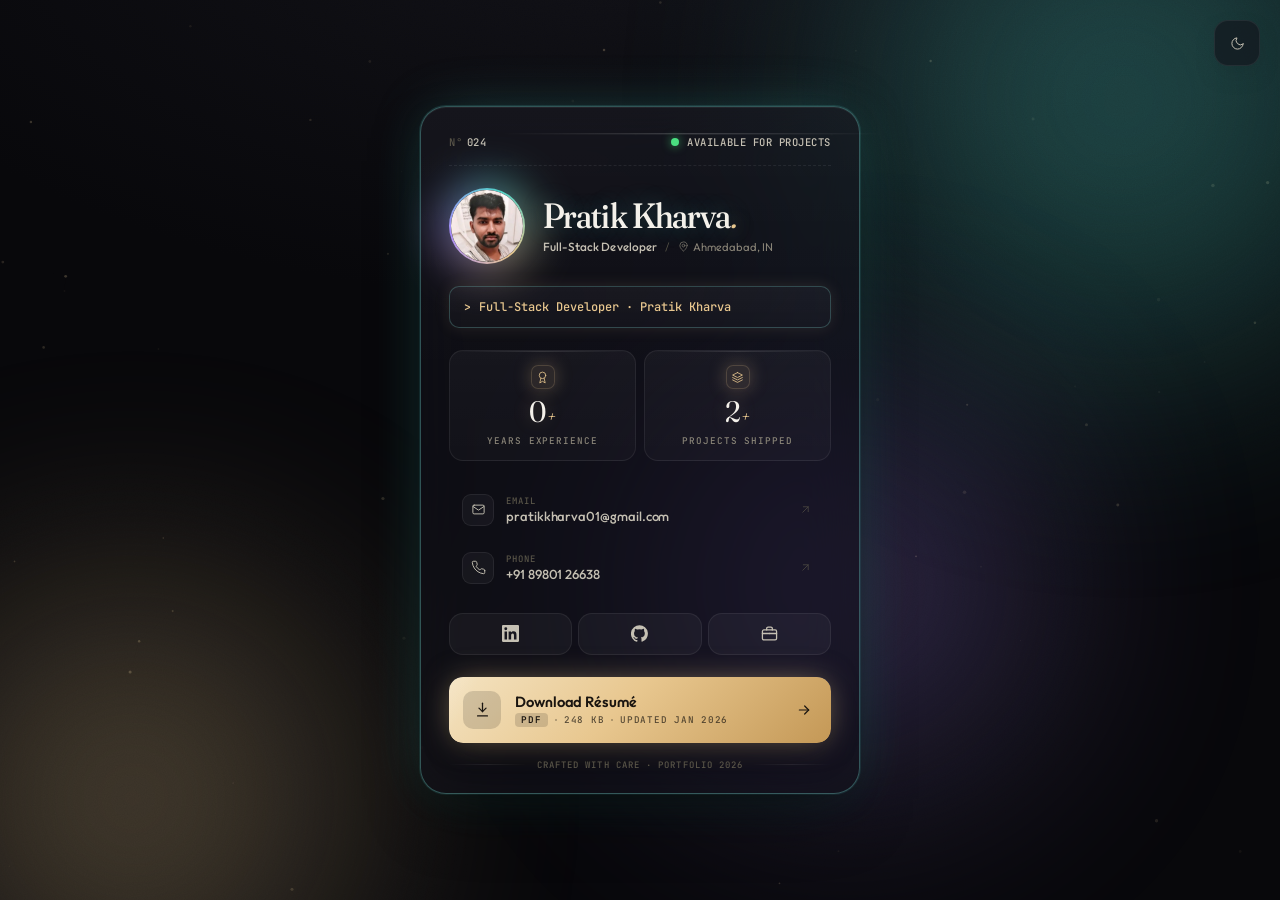
==== commit de521d85: "Update portfolio" ====
--- a/index.html
+++ b/index.html
@@ -1,4 +1,5 @@
 <!-- <h1>sparrow</h1> -->
+ <!-- <h1>sparrow 123</h1> -->
 <!DOCTYPE html>
 <html lang="en" data-theme="dark">
 <head>
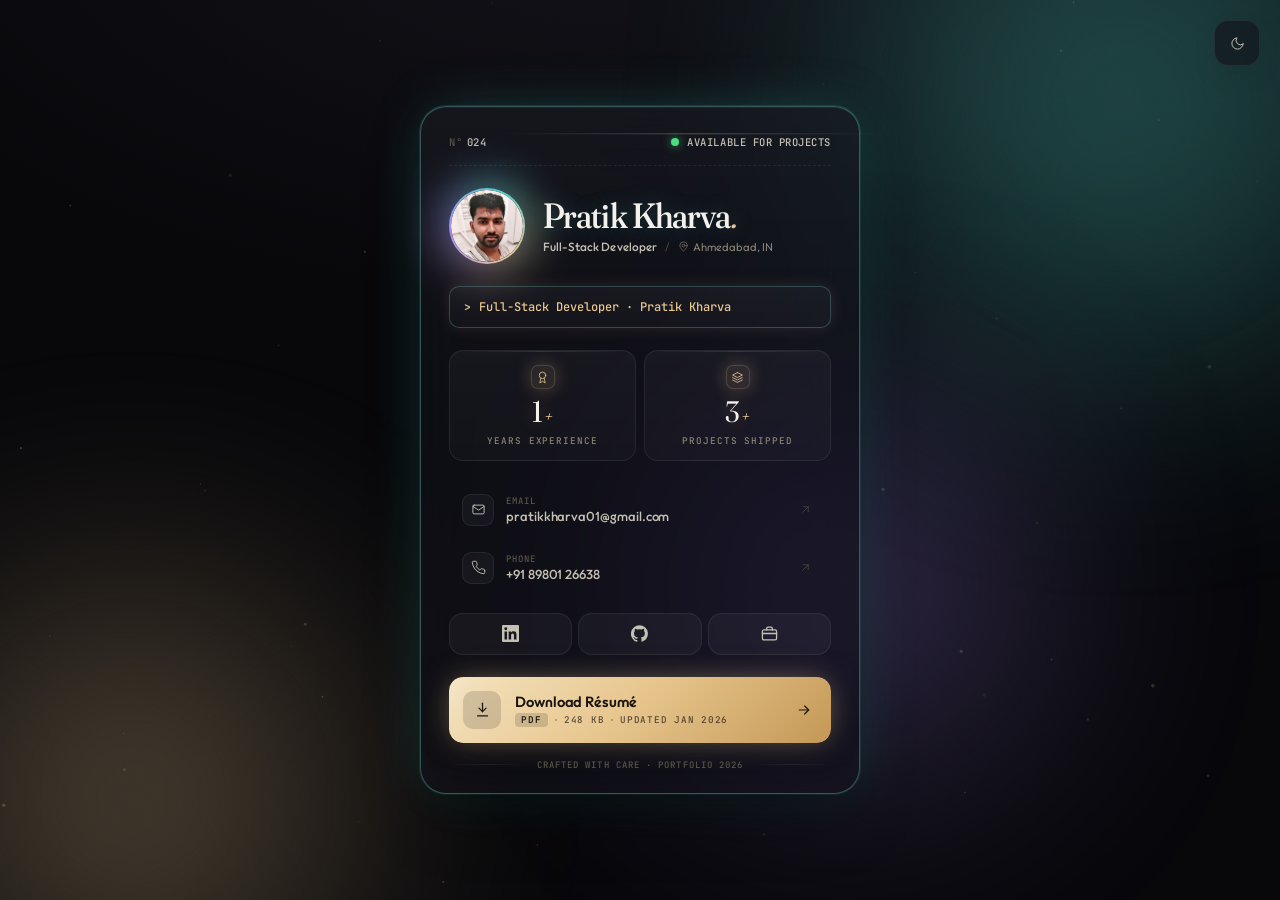
==== commit 0752a885: "Add DOCTYPE and language attributes to index.html test repo" ====
--- a/index.html
+++ b/index.html
@@ -1,5 +1,4 @@
-<!-- <h1>sparrow</h1> -->
- <!-- <h1>sparrow 123</h1> -->
+<!-- <h1>test repo</h1> -->
 <!DOCTYPE html>
 <html lang="en" data-theme="dark">
 <head>
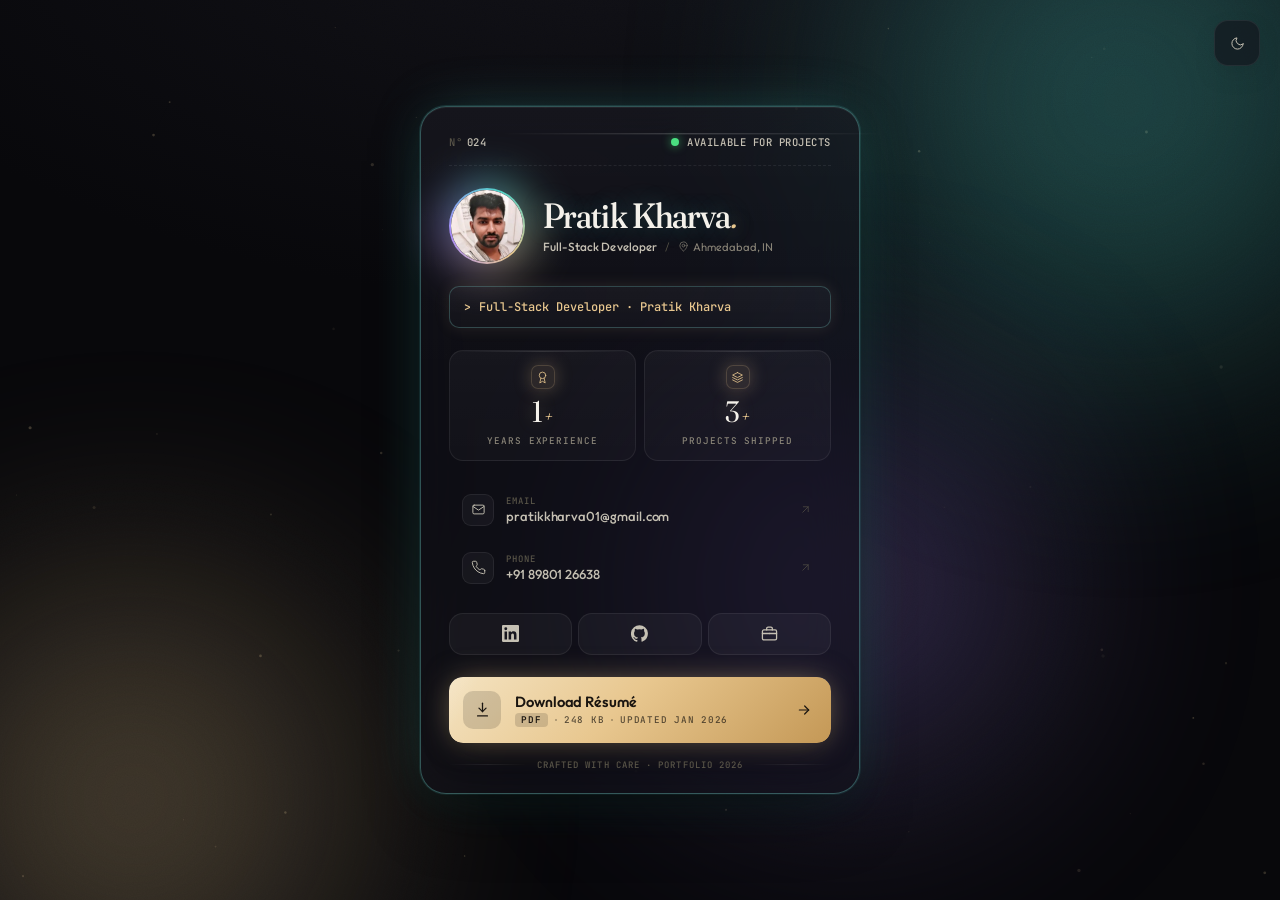
==== commit 503b834e: "test commit 123" ====
--- a/index.html
+++ b/index.html
@@ -1,4 +1,6 @@
 <!-- <h1>test repo</h1> -->
+ <!-- <h1>test repo</h1> -->
+  <!-- <h1>test repo</h1> -->
 <!DOCTYPE html>
 <html lang="en" data-theme="dark">
 <head>
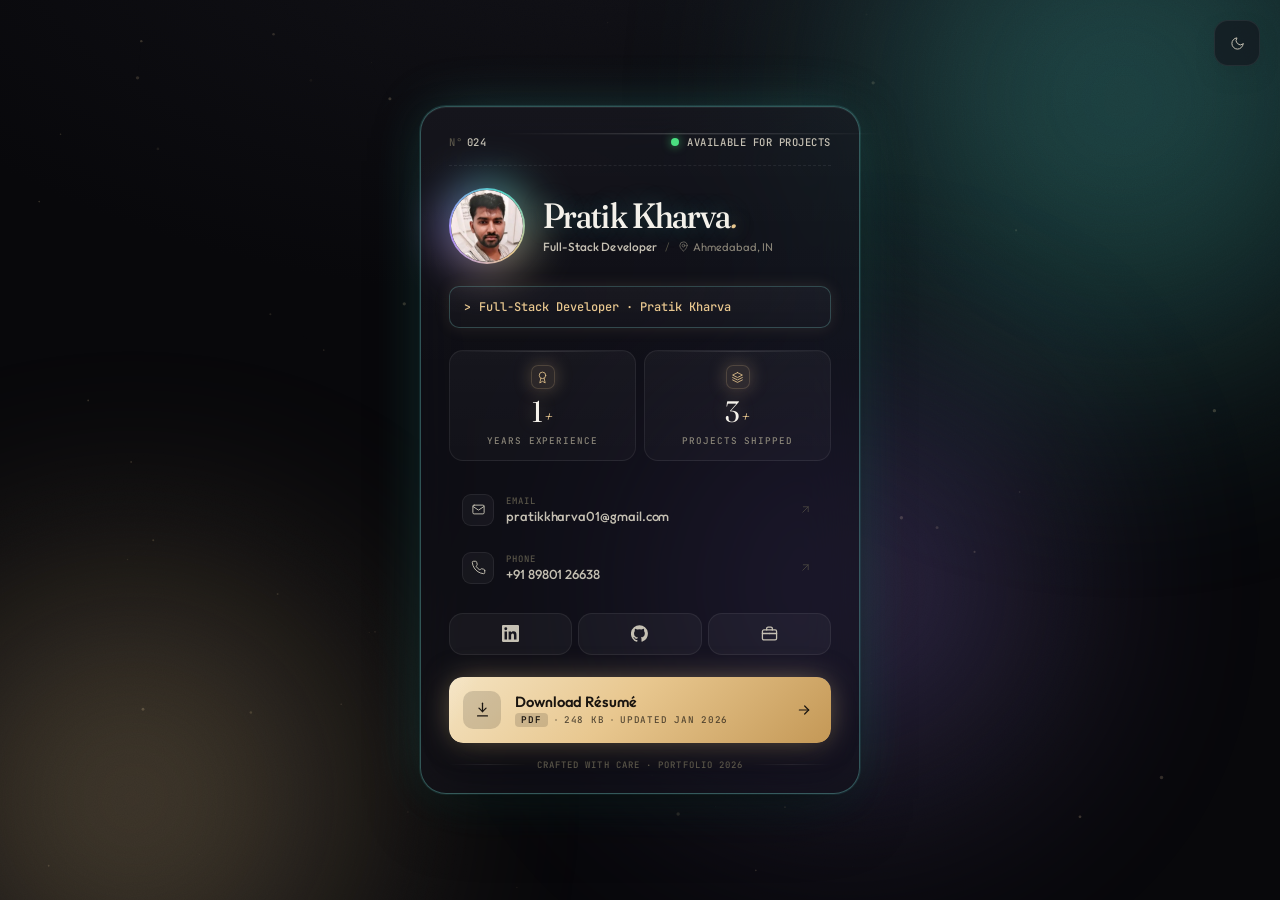
==== commit a423c2bd: "test commit 1234" ====
--- a/index.html
+++ b/index.html
@@ -1,6 +1,3 @@
-<!-- <h1>test repo</h1> -->
- <!-- <h1>test repo</h1> -->
-  <!-- <h1>test repo</h1> -->
 <!DOCTYPE html>
 <html lang="en" data-theme="dark">
 <head>
